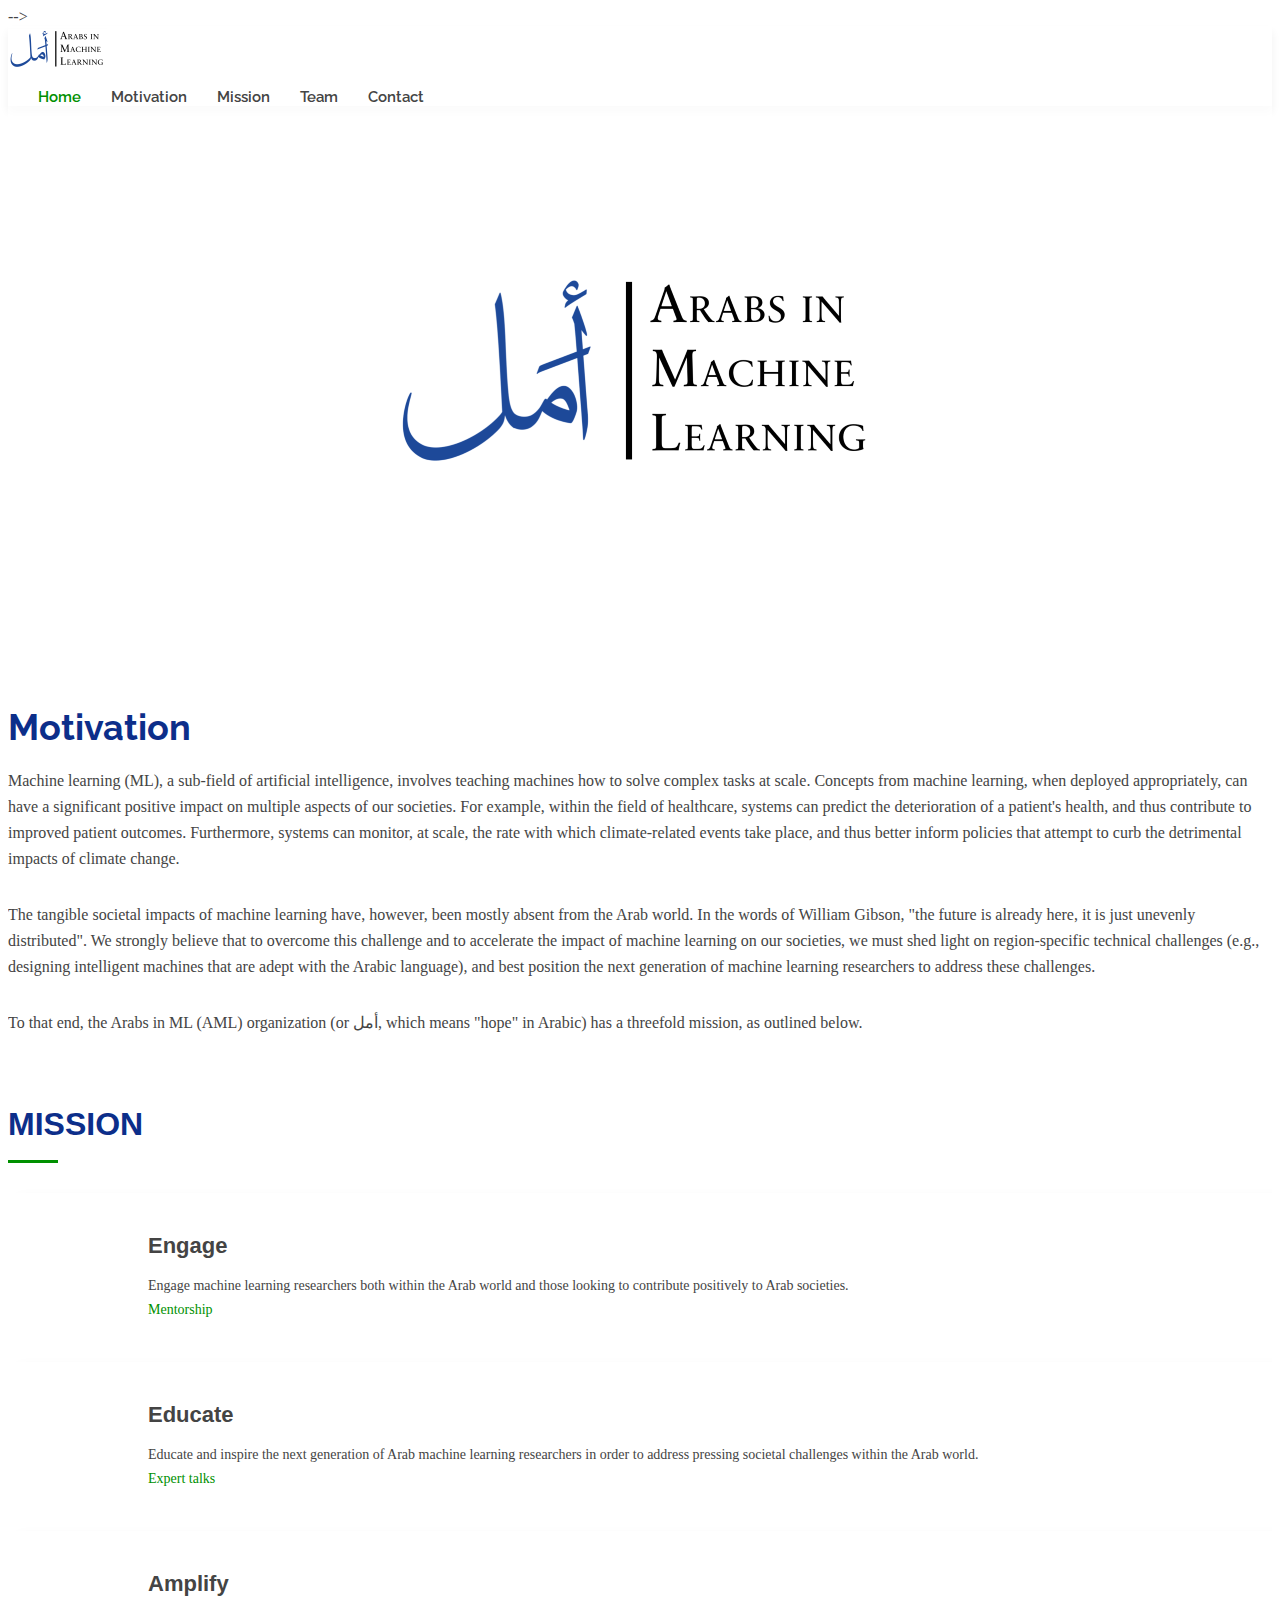
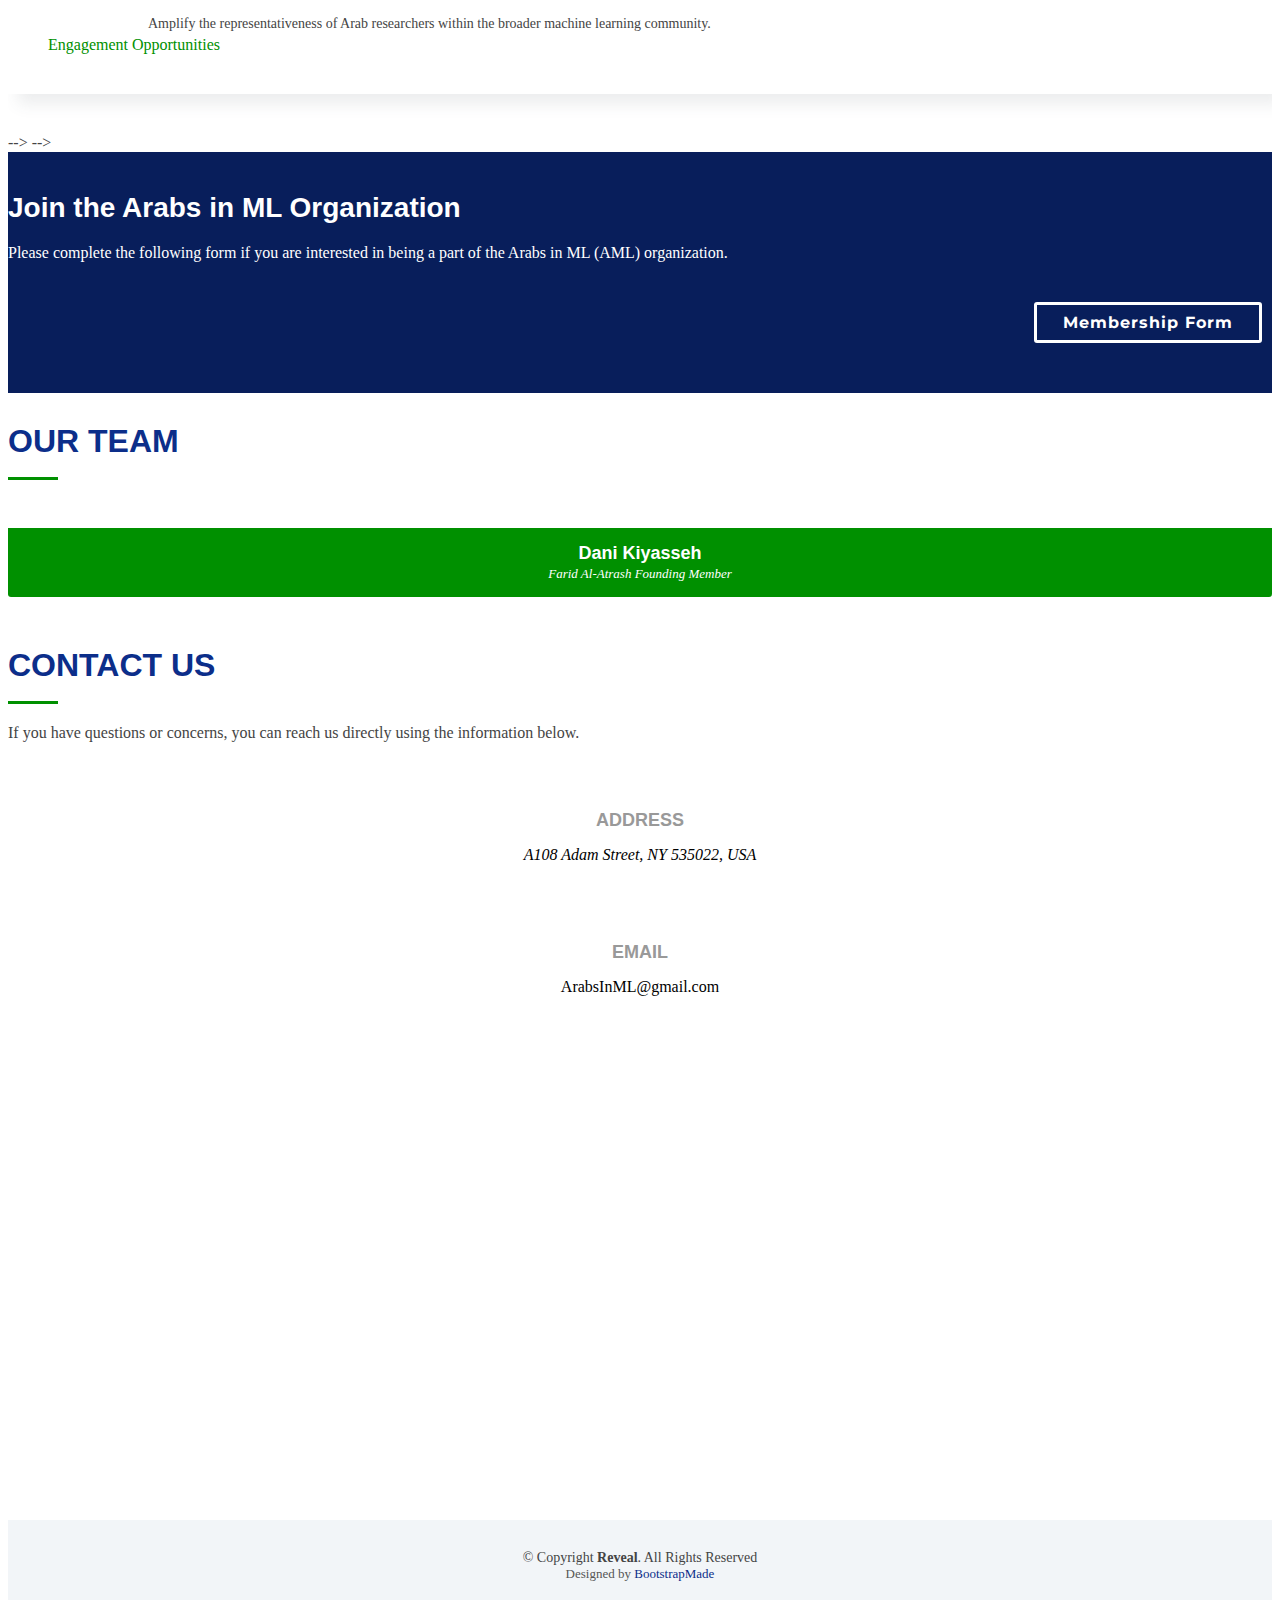
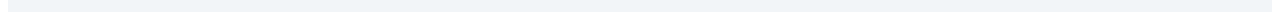
==== index.html @ d9d5bfab "Update index.html" ====
<!DOCTYPE html>
<html lang="en">

<head>
  <meta charset="utf-8">
  <meta content="width=device-width, initial-scale=1.0" name="viewport">

  <title>Arabs in ML</title>
  <meta content="" name="description">
  <meta content="" name="keywords">

  <!-- Favicons -->
  <link href="assets/img/AML_Logo_100x50.png" rel="icon">
  <link href="assets/img/apple-touch-icon.png" rel="apple-touch-icon">

  <!-- Google Fonts -->
  <link href="https://fonts.googleapis.com/css?family=Open+Sans:300,300i,400,400i,700,700i|Raleway:300,400,500,700,800|Montserrat:300,400,700" rel="stylesheet">

  <!-- Vendor CSS Files -->
  <link href="assets/vendor/aos/aos.css" rel="stylesheet">
  <link href="assets/vendor/bootstrap/css/bootstrap.min.css" rel="stylesheet">
  <link href="assets/vendor/bootstrap-icons/bootstrap-icons.css" rel="stylesheet">
  <link href="assets/vendor/boxicons/css/boxicons.min.css" rel="stylesheet">
  <link href="assets/vendor/glightbox/css/glightbox.min.css" rel="stylesheet">
  <link href="assets/vendor/swiper/swiper-bundle.min.css" rel="stylesheet">

  <!-- Template Main CSS File -->
  <link href="assets/css/style.css" rel="stylesheet">

  <!-- =======================================================
  * Template Name: Reveal - v4.6.0
  * Template URL: https://bootstrapmade.com/reveal-bootstrap-corporate-template/
  * Author: BootstrapMade.com
  * License: https://bootstrapmade.com/license/
  ======================================================== -->
</head>

<body>

  <!-- ======= Top Bar ======= -->
<!--   <section id="topbar" class="d-flex align-items-center">
    <div class="container d-flex justify-content-center justify-content-md-between">
      <div class="contact-info d-flex align-items-center">
        <i class="bi bi-envelope d-flex align-items-center"><a href="mailto:ArabsInML@gmail.com">ArabsInML@gmail.com</a></i>
        <i class="bi bi-phone d-flex align-items-center ms-4"><span>+1 5589 55488 55</span></i>
      </div>
      <div class="social-links d-none d-md-flex align-items-center">
        <a href="#" class="twitter"><i class="bi bi-twitter"></i></a>
        <a href="#" class="facebook"><i class="bi bi-facebook"></i></a>
        <a href="#" class="instagram"><i class="bi bi-instagram"></i></a>
        <a href="#" class="linkedin"><i class="bi bi-linkedin"></i></i></a>
      </div>
    </div>
  </section><!-- End Top Bar--> -->

  <!-- ======= Header ======= -->
  <header id="header" class="d-flex align-items-center">
    <div class="container d-flex justify-content-between">

      <div id="logo">
<!--         <h1><a href="index.html">أمل</a></h1> -->
        <!-- Uncomment below if you prefer to use an image logo -->
        <a href="index.html"><img src="assets/img/AML_Logo_100x50.png" alt=""></a>
      </div>

      <nav id="navbar" class="navbar">
        <ul>
          <li><a class="nav-link scrollto active" href="#hero">Home</a></li>
          <li><a class="nav-link scrollto" href="#about">Motivation</a></li>
          <li><a class="nav-link scrollto" href="#services">Mission</a></li>
<!--           <li><a class="nav-link scrollto " href="#portfolio">Portfolio</a></li> -->
          <li><a class="nav-link scrollto" href="#team">Team</a></li>
<!--           <li class="dropdown"><a href="#"><span>Drop Down</span> <i class="bi bi-chevron-down"></i></a>
            <ul>
              <li><a href="#">Drop Down 1</a></li>
              <li class="dropdown"><a href="#"><span>Deep Drop Down</span> <i class="bi bi-chevron-right"></i></a>
                <ul>
                  <li><a href="#">Deep Drop Down 1</a></li>
                  <li><a href="#">Deep Drop Down 2</a></li>
                  <li><a href="#">Deep Drop Down 3</a></li>
                  <li><a href="#">Deep Drop Down 4</a></li>
                  <li><a href="#">Deep Drop Down 5</a></li>
                </ul>
              </li>
              <li><a href="#">Drop Down 2</a></li>
              <li><a href="#">Drop Down 3</a></li>
              <li><a href="#">Drop Down 4</a></li>
            </ul>
          </li> -->
          <li><a class="nav-link scrollto" href="#contact">Contact</a></li>
        </ul>
        <i class="bi bi-list mobile-nav-toggle"></i>
      </nav><!-- .navbar -->

    </div>
  </header><!-- End Header -->

  <!-- ======= hero Section ======= -->
  <section id="hero">

    <div class="hero-content" data-aos="fade-up">
<!--       <h2>Arabs in Machine Learning </h2> -->
      <img src="assets/img/AML_Logo_500x250.png" alt="logo">
<!--       <div>
        <a href="#about" class="btn-get-started scrollto">Get Started</a>
        <a href="#portfolio" class="btn-projects scrollto">Our Projects</a>
      </div> -->
    </div>

    <div class="hero-slider swiper">
      <div class="swiper-wrapper">
        <div class="swiper-slide" style="background-image: url('assets/img/hero-carousel/downtown_damascus.jpg');"></div>
        <div class="swiper-slide" style="background-image: url('assets/img/hero-carousel/fez_morocco.jpg');"></div>
        <div class="swiper-slide" style="background-image: url('assets/img/hero-carousel/downtown_yemen.jpg');"></div>
        <div class="swiper-slide" style="background-image: url('assets/img/hero-carousel/alexandria_egypt.jpg');"></div>
      </div>
    </div>

  </section><!-- End Hero Section -->

  <main id="main">

    <!-- ======= About Section ======= -->
    <section id="about">
      <div class="container" data-aos="fade-up">
        <div class="row">
          
<!--           <div class="col-lg-6 about-img">
            <img src="assets/img/about-img.jpg" alt="">
          </div> -->

          <div class="col-lg-12 content">
            <h2>Motivation</h2>
            
            <p>
            Machine learning (ML), a sub-field of artificial intelligence, involves teaching machines how to solve complex tasks at scale. 
            Concepts from machine learning, when deployed appropriately, can have a significant positive impact on multiple aspects of our societies. 
            For example, within the field of healthcare, systems can predict the deterioration of a patient's health, and thus contribute to improved patient outcomes. 
            Furthermore, systems can monitor, at scale, the rate with which climate-related events take place, and thus better inform policies that attempt to curb the detrimental impacts of climate change. 
            </p>
            
            <p>
            The tangible societal impacts of machine learning have, however, been mostly absent from the Arab world. In the words of William Gibson, "the future is already here, it is just unevenly distributed". 
            We strongly believe that to overcome this challenge and to accelerate the impact of machine learning on our societies, we must shed light on region-specific technical challenges 
            (e.g., designing intelligent machines that are adept with the Arabic language), and best position the next generation of machine learning researchers to address these challenges. 
            </p>
            
            <p>
            To that end, the Arabs in ML (AML) organization (or أمل, which means "hope" in Arabic) has a threefold mission, as outlined below. 
            </p>

            
            
<!--             <h3>Excepteur sint occaecat cupidatat non proident, sunt in culpa qui officia deserunt mollit anim id est laborum.</h3>
 -->
<!--             <ul>
              <li><i class="bi bi-check-circle"></i> Ullamco laboris nisi ut aliquip ex ea commodo consequat.</li>
              <li><i class="bi bi-check-circle"></i> Duis aute irure dolor in reprehenderit in voluptate velit.</li>
              <li><i class="bi bi-check-circle"></i> Ullamco laboris nisi ut aliquip ex ea commodo consequat. Duis aute irure dolor in reprehenderit in voluptate trideta storacalaperda mastiro dolore eu fugiat nulla pariatur.</li>
            </ul> -->

          </div>
        </div>

      </div>
    </section><!-- End About Section -->

    <!-- ======= Services Section ======= -->
    <section id="services">
      <div class="container" data-aos="fade-up">
        <div class="section-header">
          <h2>Mission</h2>
        </div>

        <div class="row gy-4">

          <div class="col-lg-6" data-aos="fade-up" data-aos-delay="100">
            <div class="box">
              <div class="icon"><i class="bi bi-briefcase"></i></div>
              <h4 class="title"><a href="">Engage</a></h4>
              <p class="description">Engage machine learning researchers both within the Arab world and those looking to contribute positively to Arab societies. </p>
              <p> <a class="cta-btn align-middle" href="">Mentorship</a> </p>
            </div>
          </div>

          <div class="col-lg-6" data-aos="fade-up" data-aos-delay="200">
            <div class="box">
              <div class="icon"><i class="bi bi-card-checklist"></i></div>
              <h4 class="title"><a href="">Educate</a></h4>
              <p class="description">Educate and inspire the next generation of Arab machine learning researchers in order to address pressing societal challenges within the Arab world. </p>
              <p> <a class="cta-btn align-middle" href="">Expert talks</a> </p>           
            </div>
          </div>

          <div class="col-lg-6" data-aos="fade-up" data-aos-delay="300">
            <div class="box">
              <div class="icon"><i class="bi bi-bar-chart"></i></div>
              <h4 class="title"><a href="">Amplify</a></h4>
              <p class="description">Amplify the representativeness of Arab researchers within the broader machine learning community.</p>
              <div class="col-lg-3 cta-btn-container text-center">
                <a class="cta-btn align-middle" href="https://arabsinml.github.io/engage.html">Engagement Opportunities</a>
              </div>
              
            </div>
          </div>

<!--           <div class="col-lg-6" data-aos="fade-up" data-aos-delay="400">
            <div class="box">
              <div class="icon"><i class="bi bi-binoculars"></i></div>
              <h4 class="title"><a href="">Magni Dolores</a></h4>
              <p class="description">Excepteur sint occaecat cupidatat non proident, sunt in culpa qui officia deserunt mollit anim id est laborum rideta zanox satirente madera</p>
            </div>
          </div> -->

        </div>

      </div>
    </section><!-- End Services Section -->

    <!-- ======= Clients Section ======= -->
<!--     <section id="clients">
      <div class="container" data-aos="fade-up">
        <div class="section-header">
          <h2>Clients</h2>
          <p>Sed tamen tempor magna labore dolore dolor sint tempor duis magna elit veniam aliqua esse amet veniam enim export quid quid veniam aliqua eram noster malis nulla duis fugiat culpa esse aute nulla ipsum velit export irure minim illum fore</p>
        </div>

        <div class="clients-slider swiper" data-aos="fade-up" data-aos-delay="100">
          <div class="swiper-wrapper align-items-center">
            <div class="swiper-slide"><img src="assets/img/clients/client-1.png" class="img-fluid" alt=""></div>
            <div class="swiper-slide"><img src="assets/img/clients/client-2.png" class="img-fluid" alt=""></div>
            <div class="swiper-slide"><img src="assets/img/clients/client-3.png" class="img-fluid" alt=""></div>
            <div class="swiper-slide"><img src="assets/img/clients/client-4.png" class="img-fluid" alt=""></div>
            <div class="swiper-slide"><img src="assets/img/clients/client-5.png" class="img-fluid" alt=""></div>
            <div class="swiper-slide"><img src="assets/img/clients/client-6.png" class="img-fluid" alt=""></div>
            <div class="swiper-slide"><img src="assets/img/clients/client-7.png" class="img-fluid" alt=""></div>
            <div class="swiper-slide"><img src="assets/img/clients/client-8.png" class="img-fluid" alt=""></div>
          </div>
          <div class="swiper-pagination"></div>
        </div>

      </div>
    </section><!-- End Clients Section --> -->

    <!-- ======= Portfolio Section ======= -->
<!--     <section id="portfolio" class="portfolio">
      <div class="container" data-aos="fade-up">
        <div class="section-header">
          <h2>Our Portfolio</h2>
          <p>Sed tamen tempor magna labore dolore dolor sint tempor duis magna elit veniam aliqua esse amet veniam enim export quid quid veniam aliqua eram noster malis nulla duis fugiat culpa esse aute nulla ipsum velit export irure minim illum fore</p>
        </div>

        <div class="row" data-aos="fade-up" data-aos-delay="100">
          <div class="col-lg-12 d-flex justify-content-center">
            <ul id="portfolio-flters">
              <li data-filter="*" class="filter-active">All</li>
              <li data-filter=".filter-app">App</li>
              <li data-filter=".filter-card">Card</li>
              <li data-filter=".filter-web">Web</li>
            </ul>
          </div>
        </div>

        <div class="row portfolio-container" data-aos="fade-up" data-aos-delay="200">

          <div class="col-lg-4 col-md-6 portfolio-item filter-app">
            <img src="assets/img/portfolio/portfolio-1.jpg" class="img-fluid" alt="">
            <div class="portfolio-info">
              <h4>App 1</h4>
              <p>App</p>
              <a href="assets/img/portfolio/portfolio-1.jpg" data-gallery="portfolioGallery" class="portfolio-lightbox preview-link" title="App 1"><i class="bx bx-plus"></i></a>
              <a href="portfolio-details.html" class="details-link" title="More Details"><i class="bx bx-link"></i></a>
            </div>
          </div>

          <div class="col-lg-4 col-md-6 portfolio-item filter-web">
            <img src="assets/img/portfolio/portfolio-2.jpg" class="img-fluid" alt="">
            <div class="portfolio-info">
              <h4>Web 3</h4>
              <p>Web</p>
              <a href="assets/img/portfolio/portfolio-2.jpg" data-gallery="portfolioGallery" class="portfolio-lightbox preview-link" title="Web 3"><i class="bx bx-plus"></i></a>
              <a href="portfolio-details.html" class="details-link" title="More Details"><i class="bx bx-link"></i></a>
            </div>
          </div>

          <div class="col-lg-4 col-md-6 portfolio-item filter-app">
            <img src="assets/img/portfolio/portfolio-3.jpg" class="img-fluid" alt="">
            <div class="portfolio-info">
              <h4>App 2</h4>
              <p>App</p>
              <a href="assets/img/portfolio/portfolio-3.jpg" data-gallery="portfolioGallery" class="portfolio-lightbox preview-link" title="App 2"><i class="bx bx-plus"></i></a>
              <a href="portfolio-details.html" class="details-link" title="More Details"><i class="bx bx-link"></i></a>
            </div>
          </div>

          <div class="col-lg-4 col-md-6 portfolio-item filter-card">
            <img src="assets/img/portfolio/portfolio-4.jpg" class="img-fluid" alt="">
            <div class="portfolio-info">
              <h4>Card 2</h4>
              <p>Card</p>
              <a href="assets/img/portfolio/portfolio-4.jpg" data-gallery="portfolioGallery" class="portfolio-lightbox preview-link" title="Card 2"><i class="bx bx-plus"></i></a>
              <a href="portfolio-details.html" class="details-link" title="More Details"><i class="bx bx-link"></i></a>
            </div>
          </div>

          <div class="col-lg-4 col-md-6 portfolio-item filter-web">
            <img src="assets/img/portfolio/portfolio-5.jpg" class="img-fluid" alt="">
            <div class="portfolio-info">
              <h4>Web 2</h4>
              <p>Web</p>
              <a href="assets/img/portfolio/portfolio-5.jpg" data-gallery="portfolioGallery" class="portfolio-lightbox preview-link" title="Web 2"><i class="bx bx-plus"></i></a>
              <a href="portfolio-details.html" class="details-link" title="More Details"><i class="bx bx-link"></i></a>
            </div>
          </div>

          <div class="col-lg-4 col-md-6 portfolio-item filter-app">
            <img src="assets/img/portfolio/portfolio-6.jpg" class="img-fluid" alt="">
            <div class="portfolio-info">
              <h4>App 3</h4>
              <p>App</p>
              <a href="assets/img/portfolio/portfolio-6.jpg" data-gallery="portfolioGallery" class="portfolio-lightbox preview-link" title="App 3"><i class="bx bx-plus"></i></a>
              <a href="portfolio-details.html" class="details-link" title="More Details"><i class="bx bx-link"></i></a>
            </div>
          </div>

          <div class="col-lg-4 col-md-6 portfolio-item filter-card">
            <img src="assets/img/portfolio/portfolio-7.jpg" class="img-fluid" alt="">
            <div class="portfolio-info">
              <h4>Card 1</h4>
              <p>Card</p>
              <a href="assets/img/portfolio/portfolio-7.jpg" data-gallery="portfolioGallery" class="portfolio-lightbox preview-link" title="Card 1"><i class="bx bx-plus"></i></a>
              <a href="portfolio-details.html" class="details-link" title="More Details"><i class="bx bx-link"></i></a>
            </div>
          </div>

          <div class="col-lg-4 col-md-6 portfolio-item filter-card">
            <img src="assets/img/portfolio/portfolio-8.jpg" class="img-fluid" alt="">
            <div class="portfolio-info">
              <h4>Card 3</h4>
              <p>Card</p>
              <a href="assets/img/portfolio/portfolio-8.jpg" data-gallery="portfolioGallery" class="portfolio-lightbox preview-link" title="Card 3"><i class="bx bx-plus"></i></a>
              <a href="portfolio-details.html" class="details-link" title="More Details"><i class="bx bx-link"></i></a>
            </div>
          </div>

          <div class="col-lg-4 col-md-6 portfolio-item filter-web">
            <img src="assets/img/portfolio/portfolio-9.jpg" class="img-fluid" alt="">
            <div class="portfolio-info">
              <h4>Web 3</h4>
              <p>Web</p>
              <a href="assets/img/portfolio/portfolio-9.jpg" data-gallery="portfolioGallery" class="portfolio-lightbox preview-link" title="Web 3"><i class="bx bx-plus"></i></a>
              <a href="portfolio-details.html" class="details-link" title="More Details"><i class="bx bx-link"></i></a>
            </div>
          </div>

        </div>

      </div>
    </section><!-- End Portfolio Section --> -->

    <!-- ======= Call To Action Section ======= -->
    <section id="call-to-action">
      <div class="container" data-aos="zoom-out">
        <div class="row">
          <div class="col-lg-9 text-center text-lg-start">
            <h3 class="cta-title">Join the Arabs in ML Organization </h3>
            <p class="cta-text"> Please complete the following form if you are interested in being a part of the Arabs in ML (AML) organization. </p>
          </div>
          <div class="col-lg-3 cta-btn-container text-center">
            <a class="cta-btn align-middle" href="https://docs.google.com/forms/d/1chAAoSraBWWqZGQqpJN2c2ynbxyHSjCn02fuE4OwUPw/edit">Membership Form</a>
          </div>
        </div>
      </div>
    </section><!-- End Call To Action Section -->

    <!-- ======= Team Section ======= -->
    <section id="team">
      <div class="container" data-aos="fade-up">
        <div class="section-header">
          <h2>Our Team</h2>
        </div>
        <div class="row">
          <div class="col-lg-3 col-md-6">
            <div class="member">
              <div class="pic"><img src="assets/img/dani.jpg" alt=""></div>
              <div class="details">
                <h4>Dani Kiyasseh</h4>
                <span>Farid Al-Atrash Founding Member</span>
<!--                 <div class="social">
                  <a href=""><i class="bi bi-twitter"></i></a>
                  <a href=""><i class="bi bi-facebook"></i></a>
                  <a href=""><i class="bi bi-instagram"></i></a>
                  <a href=""><i class="bi bi-linkedin"></i></a>
                </div> -->
              </div>
            </div>
          </div>

<!--           <div class="col-lg-3 col-md-6">
            <div class="member">
              <div class="pic"><img src="assets/img/team-2.jpg" alt=""></div>
              <div class="details">
                <h4>Sarah Jhinson</h4>
                <span>Product Manager</span>
                <div class="social">
                  <a href=""><i class="bi bi-twitter"></i></a>
                  <a href=""><i class="bi bi-facebook"></i></a>
                  <a href=""><i class="bi bi-instagram"></i></a>
                  <a href=""><i class="bi bi-linkedin"></i></a>
                </div>
              </div>
            </div>
          </div>

          <div class="col-lg-3 col-md-6">
            <div class="member">
              <div class="pic"><img src="assets/img/team-3.jpg" alt=""></div>
              <div class="details">
                <h4>William Anderson</h4>
                <span>CTO</span>
                <div class="social">
                  <a href=""><i class="bi bi-twitter"></i></a>
                  <a href=""><i class="bi bi-facebook"></i></a>
                  <a href=""><i class="bi bi-instagram"></i></a>
                  <a href=""><i class="bi bi-linkedin"></i></a>
                </div>
              </div>
            </div>
          </div>

          <div class="col-lg-3 col-md-6">
            <div class="member">
              <div class="pic"><img src="assets/img/team-4.jpg" alt=""></div>
              <div class="details">
                <h4>Amanda Jepson</h4>
                <span>Accountant</span>
                <div class="social">
                  <a href=""><i class="bi bi-twitter"></i></a>
                  <a href=""><i class="bi bi-facebook"></i></a>
                  <a href=""><i class="bi bi-instagram"></i></a>
                  <a href=""><i class="bi bi-linkedin"></i></a>
                </div>
              </div>
            </div>
          </div>
        </div> -->

      </div>
    </section><!-- End Team Section -->

    <!-- ======= Contact Section ======= -->
    <section id="contact">
      <div class="container" data-aos="fade-up">
        <div class="section-header">
          <h2>Contact Us</h2>
          <p>If you have questions or concerns, you can reach us directly using the information below. </p>
        </div>

        <div class="row contact-info">

          <div class="col-md-6">
            <div class="contact-address">
              <i class="bi bi-geo-alt"></i>
              <h3>Address</h3>
              <address>A108 Adam Street, NY 535022, USA</address>
            </div>
          </div>

<!--           <div class="col-md-4">
            <div class="contact-phone">
              <i class="bi bi-phone"></i>
              <h3>Phone Number</h3>
              <p><a href="tel:+155895548855">+1 5589 55488 55</a></p>
            </div>
          </div> -->

          <div class="col-md-6">
            <div class="contact-email">
              <i class="bi bi-envelope"></i>
              <h3>Email</h3>
              <p><a href="mailto:arabsinml@gmail.com">ArabsInML@gmail.com</a></p>
            </div>
          </div>

        </div>
      </div>

      <div class="container mb-4">
        <iframe src="https://www.google.com/maps/embed?pb=!1m18!1m12!1m3!1d14464.011438314516!2d-71.00875478153525!3d25.000018791176437!2m3!1f0!2f0!3f0!3m2!1i1024!2i768!4f13.1!3m3!1m2!1s0x89451ab5034cb7ab%3A0xb600ecf3df7aca4d!2sBermuda%20Triangle!5e0!3m2!1sen!2sus!4v1634616178228!5m2!1sen!2sus" width="1100" height="450" style="border:0;" allowfullscreen="" loading="lazy"></iframe>
      </div>

<!--       <div class="container">
        <div class="form">
          <form action="forms/contact.php" method="post" role="form" class="php-email-form">
            <div class="row">
              <div class="form-group col-md-6">
                <input type="text" name="name" class="form-control" id="name" placeholder="Your Name" required>
              </div>
              <div class="form-group col-md-6 mt-3 mt-md-0">
                <input type="email" class="form-control" name="email" id="email" placeholder="Your Email" required>
              </div>
            </div>
            <div class="form-group mt-3">
              <input type="text" class="form-control" name="subject" id="subject" placeholder="Subject" required>
            </div>
            <div class="form-group mt-3">
              <textarea class="form-control" name="message" rows="5" placeholder="Message" required></textarea>
            </div>

            <div class="my-3">
              <div class="loading">Loading</div>
              <div class="error-message"></div>
              <div class="sent-message">Your message has been sent. Thank you!</div>
            </div>

            <div class="text-center"><button type="submit">Send Message</button></div>
          </form>
        </div>

      </div> -->
    </section><!-- End Contact Section -->

  </main><!-- End #main -->

  <!-- ======= Footer ======= -->
  <footer id="footer">
    <div class="container">
      <div class="copyright">
        &copy; Copyright <strong>Reveal</strong>. All Rights Reserved
      </div>
      <div class="credits">
        <!--
        All the links in the footer should remain intact.
        You can delete the links only if you purchased the pro version.
        Licensing information: https://bootstrapmade.com/license/
        Purchase the pro version with working PHP/AJAX contact form: https://bootstrapmade.com/buy/?theme=Reveal
      -->
        Designed by <a href="https://bootstrapmade.com/">BootstrapMade</a>
      </div>
    </div>
  </footer><!-- End Footer -->

  <a href="#" class="back-to-top d-flex align-items-center justify-content-center"><i class="bi bi-arrow-up-short"></i></a>

  <!-- Vendor JS Files -->
  <script src="assets/vendor/aos/aos.js"></script>
  <script src="assets/vendor/bootstrap/js/bootstrap.bundle.min.js"></script>
  <script src="assets/vendor/glightbox/js/glightbox.min.js"></script>
  <script src="assets/vendor/isotope-layout/isotope.pkgd.min.js"></script>
  <script src="assets/vendor/php-email-form/validate.js"></script>
  <script src="assets/vendor/swiper/swiper-bundle.min.js"></script>

  <!-- Template Main JS File -->
  <script src="assets/js/main.js"></script>

</body>

</html>
---- assets/css/style.css ----
/**
* Template Name: Reveal - v4.6.0
* Template URL: https://bootstrapmade.com/reveal-bootstrap-corporate-template/
* Author: BootstrapMade.com
* License: https://bootstrapmade.com/license/
*/

/*--------------------------------------------------------------
# General
--------------------------------------------------------------*/
body {
  background: #fff;
  color: #444;
/*   font-family: "Open Sans", sans-serif; */
/*   font-family: "Didot", serif; */
/*   font-family: "Avantgarde", "TeX Gyre Adventor", "URW Gothic L", sans-serif; */
  font-family: "Sabon Next LT", serif;

}

a {
  color: #009000;
  text-decoration: none;
  transition: 0.5s;
}

a:hover, a:active, a:focus {
  color: #009000;
  outline: none;
  text-decoration: none;
}

p {
  padding: 0;
  margin: 0 0 30px 0;
}

h1, h2, h3, h4, h5, h6 {
/*   font-family: "Montserrat", sans-serif; */
  font-family: "Avantgarde", "TeX Gyre Adventor", "URW Gothic L", sans-serif;
  font-weight: 400;
  margin: 0 0 20px 0;
  padding: 0;
}

/*--------------------------------------------------------------
# Back to top button
--------------------------------------------------------------*/
.back-to-top {
  position: fixed;
  visibility: hidden;
  opacity: 0;
  right: 15px;
  bottom: 15px;
  z-index: 996;
  background: #009000;
  width: 40px;
  height: 40px;
  transition: all 0.4s;
}
.back-to-top i {
  font-size: 28px;
  color: #fff;
  line-height: 0;
}
.back-to-top:hover {
  background: #71dfbe;
  color: #fff;
}
.back-to-top.active {
  visibility: visible;
  opacity: 1;
}

/*--------------------------------------------------------------
# Top Bar
--------------------------------------------------------------*/
#topbar {
  background: #fff;
  border-bottom: 1px solid #eee;
  font-size: 14px;
  padding: 0;
  height: 40px;
}
#topbar .contact-info i {
  font-style: normal;
  color: #009000;
}
#topbar .contact-info i a, #topbar .contact-info i span {
  padding-left: 5px;
  color: #444;
}
#topbar .contact-info i a {
  line-height: 0;
  transition: 0.3s;
}
#topbar .contact-info i a:hover {
  color: #009000;
}
#topbar .social-links a {
  color: #555;
  padding: 0 15px;
  display: inline-block;
  line-height: 1px;
  border-left: 1px solid #e9e9e9;
}
#topbar .social-links a:hover {
  color: #009000;
}
#topbar .social-links a:first-child {
  border-left: 0;
}

/*--------------------------------------------------------------
# Header
--------------------------------------------------------------*/
#header {
  height: 80px;
  transition: all 0.5s;
  z-index: 997;
  background: #fff;
  box-shadow: 0px 6px 9px 0px rgba(0, 0, 0, 0.06);
}
#header #logo h1 {
  font-size: 42px;
  margin: 0;
  padding: 0;
  font-family: "Montserrat", sans-serif;
  font-weight: 700;
}
#header #logo h1 a {
  color: #0c2e8a;
}
#header #logo h1 a span {
  color: #009000;
}
#header #logo img {
  padding: 0;
  margin: 0;
}
@media (max-width: 768px) {
  #header {
    height: 60px;
  }
  #header #logo h1 {
    font-size: 34px;
  }
  #header #logo img {
    max-height: 40px;
  }
}

.scrolled-offset {
  margin-top: 70px;
}

/*--------------------------------------------------------------
# Navigation Menu
--------------------------------------------------------------*/
/**
* Desktop Navigation 
*/
.navbar {
  padding: 0;
}
.navbar ul {
  margin: 0;
  padding: 0;
  display: flex;
  list-style: none;
  align-items: center;
}
.navbar li {
  position: relative;
}
.navbar a, .navbar a:focus {
  display: flex;
  align-items: center;
  justify-content: space-between;
  padding: 10px 0 10px 30px;
  font-family: "Raleway", sans-serif;
  font-size: 15px;
  font-weight: 600;
  color: #444;
  white-space: nowrap;
  transition: 0.3s;
}
.navbar a i, .navbar a:focus i {
  font-size: 12px;
  line-height: 0;
  margin-left: 5px;
}
.navbar a:hover, .navbar .active, .navbar .active:focus, .navbar li:hover > a {
  color: #009000;
}
.navbar .dropdown ul {
  display: block;
  position: absolute;
  left: 14px;
  top: calc(100% + 30px);
  margin: 0;
  padding: 10px 0;
  z-index: 99;
  opacity: 0;
  visibility: hidden;
  background: #fff;
  box-shadow: 0px 0px 30px rgba(127, 137, 161, 0.25);
  transition: 0.3s;
}
.navbar .dropdown ul li {
  min-width: 200px;
}
.navbar .dropdown ul a {
  padding: 10px 20px;
  font-size: 14px;
}
.navbar .dropdown ul a i {
  font-size: 12px;
}
.navbar .dropdown ul a:hover, .navbar .dropdown ul .active:hover, .navbar .dropdown ul li:hover > a {
  color: #009000;
}
.navbar .dropdown:hover > ul {
  opacity: 1;
  top: 100%;
  visibility: visible;
}
.navbar .dropdown .dropdown ul {
  top: 0;
  left: calc(100% - 30px);
  visibility: hidden;
}
.navbar .dropdown .dropdown:hover > ul {
  opacity: 1;
  top: 0;
  left: 100%;
  visibility: visible;
}
@media (max-width: 1366px) {
  .navbar .dropdown .dropdown ul {
    left: -90%;
  }
  .navbar .dropdown .dropdown:hover > ul {
    left: -100%;
  }
}

/**
* Mobile Navigation 
*/
.mobile-nav-toggle {
  color: #0c2e8a;
  font-size: 28px;
  cursor: pointer;
  display: none;
  line-height: 0;
  transition: 0.5s;
}
.mobile-nav-toggle.bi-x {
  color: #fff;
}

@media (max-width: 991px) {
  .mobile-nav-toggle {
    display: block;
  }

  .navbar ul {
    display: none;
  }
}
.navbar-mobile {
  position: fixed;
  overflow: hidden;
  top: 0;
  right: 0;
  left: 0;
  bottom: 0;
  background: rgba(8, 30, 91, 0.9);
  transition: 0.3s;
  z-index: 999;
}
.navbar-mobile .mobile-nav-toggle {
  position: absolute;
  top: 15px;
  right: 15px;
}
.navbar-mobile ul {
  display: block;
  position: absolute;
  top: 55px;
  right: 15px;
  bottom: 15px;
  left: 15px;
  padding: 10px 0;
  background-color: #fff;
  overflow-y: auto;
  transition: 0.3s;
}
.navbar-mobile a, .navbar-mobile a:focus {
  padding: 10px 20px;
  font-size: 15px;
  color: #0c2e8a;
}
.navbar-mobile a:hover, .navbar-mobile .active, .navbar-mobile li:hover > a {
  color: #009000;
}
.navbar-mobile .getstarted, .navbar-mobile .getstarted:focus {
  margin: 15px;
}
.navbar-mobile .dropdown ul {
  position: static;
  display: none;
  margin: 10px 20px;
  padding: 10px 0;
  z-index: 99;
  opacity: 1;
  visibility: visible;
  background: #fff;
  box-shadow: 0px 0px 30px rgba(127, 137, 161, 0.25);
}
.navbar-mobile .dropdown ul li {
  min-width: 200px;
}
.navbar-mobile .dropdown ul a {
  padding: 10px 20px;
}
.navbar-mobile .dropdown ul a i {
  font-size: 12px;
}
.navbar-mobile .dropdown ul a:hover, .navbar-mobile .dropdown ul .active:hover, .navbar-mobile .dropdown ul li:hover > a {
  color: #009000;
}
.navbar-mobile .dropdown > .dropdown-active {
  display: block;
}

/*--------------------------------------------------------------
# Hero Section
--------------------------------------------------------------*/
#hero {
  width: 100%;
  height: 60vh;
  position: relative;
  background: url("../img/hero-carousel/1.jpg") no-repeat;
  background-size: cover;
  padding: 0;
}
#hero .hero-content {
  position: absolute;
  bottom: 0;
  top: 0;
  left: 0;
  right: 0;
  z-index: 10;
  display: flex;
  justify-content: center;
  align-items: center;
  flex-direction: column;
  text-align: center;
}
#hero .hero-content h2 {
  color: #0c2e8a;
  margin-bottom: 30px;
  font-size: 64px;
  font-weight: 700;
}
#hero .hero-content h2 span {
  color: #009000;
  text-decoration: underline;
}
@media (max-width: 767px) {
  #hero .hero-content h2 {
    font-size: 34px;
  }
}
#hero .hero-content .btn-get-started, #hero .hero-content .btn-projects {
  font-family: "Raleway", sans-serif;
  font-size: 15px;
  font-weight: bold;
  letter-spacing: 1px;
  display: inline-block;
  padding: 10px 32px;
  border-radius: 2px;
  transition: 0.5s;
  margin: 10px;
  color: #fff;
}
#hero .hero-content .btn-get-started {
  background: #0c2e8a;
  border: 2px solid #0c2e8a;
}
#hero .hero-content .btn-get-started:hover {
  background: none;
  color: #0c2e8a;
}
#hero .hero-content .btn-projects {
  background: #009000;
  border: 2px solid #009000;
}
#hero .hero-content .btn-projects:hover {
  background: none;
  color: #009000;
}
#hero .hero-slider {
  z-index: 8;
  height: 60vh;
}
#hero .hero-slider::before {
  content: "";
  background-color: rgba(255, 255, 255, 0.7);
  position: absolute;
  height: 100%;
  width: 100%;
  top: 0;
  right: 0;
  left: 0;
  bottom: 0;
  z-index: 7;
}
#hero .hero-slider .swiper-slide {
  background-size: cover;
  background-position: center;
  background-repeat: no-repeat;
  transition-property: opacity;
}

/*--------------------------------------------------------------
# Sections
--------------------------------------------------------------*/
section {
  padding: 40px 0;
  overflow: hidden;
}

/* Sections Header
--------------------------------*/
.section-header {
  margin-bottom: 30px;
}
.section-header h2 {
  font-size: 32px;
  color: #0c2e8a;
  text-transform: uppercase;
  font-weight: 700;
  position: relative;
  padding-bottom: 20px;
}
.section-header h2::before {
  content: "";
  position: absolute;
  display: block;
  width: 50px;
  height: 3px;
  background: #009000;
  bottom: 0;
  left: 0;
}
.section-header p {
  padding: 0;
  margin: 0;
}

/*--------------------------------------------------------------
# Breadcrumbs
--------------------------------------------------------------*/
.breadcrumbs {
  padding: 20px 0;
  background-color: #fafafa;
  min-height: 40px;
}
.breadcrumbs h2 {
  font-size: 24px;
  font-weight: 300;
  margin: 0;
}
@media (max-width: 992px) {
  .breadcrumbs h2 {
    margin: 0 0 10px 0;
  }
}
.breadcrumbs ol {
  display: flex;
  flex-wrap: wrap;
  list-style: none;
  padding: 0;
  margin: 0;
  font-size: 14px;
}
.breadcrumbs ol li + li {
  padding-left: 10px;
}
.breadcrumbs ol li + li::before {
  display: inline-block;
  padding-right: 10px;
  color: #6c757d;
  content: "/";
}
@media (max-width: 768px) {
  .breadcrumbs .d-flex {
    display: block !important;
  }
  .breadcrumbs ol {
    display: block;
  }
  .breadcrumbs ol li {
    display: inline-block;
  }
}

/* About Section
--------------------------------*/
#about {
  padding: 60px 0 30px 0;
}
#about .about-img {
  overflow: hidden;
}
#about .about-img img {
  margin-left: -15px;
  max-width: 100%;
}
@media (max-width: 768px) {
  #about .about-img {
    height: auto;
  }
  #about .about-img img {
    margin-left: 0;
    padding-bottom: 30px;
  }
}
#about .content h2 {
  color: #0c2e8a;
  font-weight: 700;
  font-size: 36px;
  font-family: "Raleway", sans-serif;
}
#about .content h3 {
  color: #555;
  font-weight: 300;
  font-size: 18px;
  line-height: 26px;
  font-style: italic;
}
#about .content p {
  line-height: 26px;
}
#about .content p:last-child {
  margin-bottom: 0;
}
#about .content i {
  font-size: 20px;
  padding-right: 4px;
  color: #009000;
}
#about .content ul {
  list-style: none;
  padding: 0;
}
#about .content ul li {
  padding-bottom: 10px;
}

/* Services Section
--------------------------------*/
#services {
  padding: 40px 0;
}
#services .box {
  padding: 40px;
  box-shadow: 10px 10px 15px rgba(73, 78, 92, 0.1);
  background: #fff;
  transition: 0.4s;
  height: 100%;
}
#services .box:hover {
  box-shadow: 0px 0px 30px rgba(73, 78, 92, 0.15);
  transform: translateY(-10px);
  -webkit-transform: translateY(-10px);
  -moz-transform: translateY(-10px);
}
#services .box .icon {
  float: left;
}
#services .box .icon i {
  color: #444;
  font-size: 64px;
  transition: 0.5s;
  line-height: 0;
  margin-top: 34px;
}
#services .box .icon i:before {
  background: #0c2e8a;
  background: linear-gradient(45deg, #009000 0%, #a3ebd5 100%);
  background-clip: border-box;
  -webkit-background-clip: text;
  -webkit-text-fill-color: transparent;
}
#services .box h4 {
  margin-left: 100px;
  font-weight: 700;
  margin-bottom: 15px;
  font-size: 22px;
}
#services .box h4 a {
  color: #444;
}
#services .box p {
  font-size: 14px;
  margin-left: 100px;
  margin-bottom: 0;
  line-height: 24px;
}
@media (max-width: 767px) {
  #services .box .box {
    margin-bottom: 20px;
  }
  #services .box .icon {
    float: none;
    text-align: center;
    padding-bottom: 15px;
  }
  #services .box h4, #services .box p {
    margin-left: 0;
    text-align: center;
  }
}

/* Clients Section
--------------------------------*/
#clients {
  padding: 30px 0;
}
#clients img {
  max-width: 100%;
  opacity: 0.5;
  transition: 0.3s;
  padding: 15px 0;
}
#clients img:hover {
  opacity: 1;
}
#clients .swiper-pagination {
  margin-top: 20px;
  position: relative;
}
#clients .swiper-pagination .swiper-pagination-bullet {
  width: 12px;
  height: 12px;
  background-color: #fff;
  opacity: 1;
  border: 1px solid #009000;
}
#clients .swiper-pagination .swiper-pagination-bullet-active {
  background-color: #009000;
}

/* Our Portfolio Section
--------------------------------*/
#portfolio {
  background: #fff;
  padding: 30px 0;
}
#portfolio #portfolio-flters {
  padding: 0;
  margin: 0 auto 25px auto;
  list-style: none;
  text-align: center;
  border-radius: 50px;
}
#portfolio #portfolio-flters li {
  cursor: pointer;
  display: inline-block;
  padding: 10px 18px 12px 18px;
  font-size: 14px;
  font-weight: 500;
  line-height: 1;
  color: #444;
  margin: 0 3px 10px 3px;
  transition: all ease-in-out 0.3s;
  background: #f7f7f7;
  border-radius: 4px;
}
#portfolio #portfolio-flters li:hover, #portfolio #portfolio-flters li.filter-active {
  color: #fff;
  background: #009000;
}
#portfolio #portfolio-flters li:last-child {
  margin-right: 0;
}
#portfolio .portfolio-item {
  margin-bottom: 30px;
  overflow: hidden;
}
#portfolio .portfolio-item img {
  position: relative;
  top: 0;
  transition: all 0.6s cubic-bezier(0.645, 0.045, 0.355, 1);
}
#portfolio .portfolio-item .portfolio-info {
  opacity: 0;
  position: absolute;
  left: 12px;
  right: 12px;
  bottom: -50px;
  z-index: 3;
  transition: all ease-in-out 0.3s;
  background: #009000;
  padding: 15px 20px;
}
#portfolio .portfolio-item .portfolio-info h4 {
  font-size: 18px;
  color: #fff;
  font-weight: 600;
}
#portfolio .portfolio-item .portfolio-info p {
  color: #fff;
  font-size: 14px;
  margin-bottom: 0;
}
#portfolio .portfolio-item .portfolio-info .preview-link, #portfolio .portfolio-item .portfolio-info .details-link {
  position: absolute;
  right: 50px;
  font-size: 24px;
  top: calc(50% - 18px);
  color: rgba(255, 255, 255, 0.6);
  transition: ease-in-out 0.3s;
}
#portfolio .portfolio-item .portfolio-info .preview-link:hover, #portfolio .portfolio-item .portfolio-info .details-link:hover {
  color: #fff;
}
#portfolio .portfolio-item .portfolio-info .details-link {
  right: 15px;
}
#portfolio .portfolio-item:hover img {
  top: -30px;
}
#portfolio .portfolio-item:hover .portfolio-info {
  opacity: 1;
  bottom: 0;
}

/*--------------------------------------------------------------
# Portfolio Details
--------------------------------------------------------------*/
.portfolio-details {
  padding-top: 40px;
}
.portfolio-details .portfolio-details-slider img {
  width: 100%;
}
.portfolio-details .portfolio-details-slider .swiper-pagination {
  margin-top: 20px;
  position: relative;
}
.portfolio-details .portfolio-details-slider .swiper-pagination .swiper-pagination-bullet {
  width: 12px;
  height: 12px;
  background-color: #fff;
  opacity: 1;
  border: 1px solid #009000;
}
.portfolio-details .portfolio-details-slider .swiper-pagination .swiper-pagination-bullet-active {
  background-color: #009000;
}
.portfolio-details .portfolio-info {
  padding: 30px;
  box-shadow: 0px 0 30px rgba(12, 46, 138, 0.08);
}
.portfolio-details .portfolio-info h3 {
  font-size: 22px;
  font-weight: 700;
  margin-bottom: 20px;
  padding-bottom: 20px;
  border-bottom: 1px solid #eee;
}
.portfolio-details .portfolio-info ul {
  list-style: none;
  padding: 0;
  font-size: 15px;
}
.portfolio-details .portfolio-info ul li + li {
  margin-top: 10px;
}
.portfolio-details .portfolio-description {
  padding-top: 30px;
}
.portfolio-details .portfolio-description h2 {
  font-size: 26px;
  font-weight: 700;
  margin-bottom: 20px;
}
.portfolio-details .portfolio-description p {
  padding: 0;
}

/* Testimonials Section
--------------------------------*/
#testimonials {
  padding: 30px 0;
}
#testimonials .testimonials-carousel, #testimonials .testimonials-slider {
  overflow: hidden;
}
#testimonials .testimonial-item {
  box-sizing: content-box;
  padding: 30px 30px 0 30px;
  margin: 30px 15px;
  text-align: center;
  min-height: 350px;
  box-shadow: 0px 2px 12px rgba(0, 0, 0, 0.08);
}
@media (max-width: 767px) {
  #testimonials .testimonial-item {
    margin: 30px 10px;
  }
}
#testimonials .testimonial-item .testimonial-img {
  width: 90px;
  border-radius: 50%;
  border: 4px solid #fff;
  margin: 0 auto;
}
#testimonials .testimonial-item h3 {
  font-size: 18px;
  font-weight: bold;
  margin: 10px 0 5px 0;
  color: #111;
}
#testimonials .testimonial-item h4 {
  font-size: 14px;
  color: #999;
  margin: 0;
}
#testimonials .testimonial-item .quote-sign-left {
  margin-top: -15px;
  padding-right: 10px;
  display: inline-block;
  width: 37px;
}
#testimonials .testimonial-item .quote-sign-right {
  margin-bottom: -15px;
  padding-left: 10px;
  display: inline-block;
  max-width: 100%;
  width: 37px;
}
#testimonials .testimonial-item p {
  font-style: italic;
  margin: 0 auto 15px auto;
}
#testimonials .swiper-pagination {
  margin-top: 20px;
  position: relative;
}
#testimonials .swiper-pagination .swiper-pagination-bullet {
  width: 12px;
  height: 12px;
  background-color: #fff;
  opacity: 1;
  border: 1px solid #009000;
}
#testimonials .swiper-pagination .swiper-pagination-bullet-active {
  background-color: #009000;
}

/* Call To Action Section
--------------------------------*/
#call-to-action {
  background: #081e5b;
  background-size: cover;
  padding: 40px 0;
}
#call-to-action .cta-title {
  color: #fff;
  font-size: 28px;
  font-weight: 700;
}
#call-to-action .cta-text {
  color: #fff;
}
@media (min-width: 769px) {
  #call-to-action .cta-btn-container {
    display: flex;
    align-items: center;
    justify-content: flex-end;
  }
}
#call-to-action .cta-btn {
  font-family: "Montserrat", sans-serif;
  font-weight: 700;
  font-size: 16px;
  letter-spacing: 1px;
  display: inline-block;
  padding: 8px 26px;
  border-radius: 3px;
  transition: 0.5s;
  margin: 10px;
  border: 3px solid #fff;
  color: #fff;
}
#call-to-action .cta-btn:hover {
  background: #009000;
  border: 3px solid #009000;
}

/* Our Team Section
--------------------------------*/
#team {
  background: #fff;
  padding: 30px 0 0 0;
}
#team .member {
  text-align: center;
  margin-bottom: 20px;
}
#team .member .pic {
  overflow: hidden;
  text-align: center;
}
#team .member .pic img {
  max-width: 100%;
}
#team .member .details {
  background: #009000;
  color: #fff;
  padding: 15px;
  border-radius: 0 0 3px 3px;
}
#team .member h4 {
  font-weight: 700;
  margin-bottom: 2px;
  font-size: 18px;
}
#team .member span {
  font-style: italic;
  display: block;
  font-size: 13px;
}
#team .member .social {
  margin-top: 5px;
}
#team .member .social a {
  color: #fff;
}
#team .member .social i {
  font-size: 16px;
  margin: 0 2px;
}

/* Contact Section
--------------------------------*/
#contact {
  padding: 30px 0;
}
#contact .contact-info {
  margin-bottom: 20px;
  text-align: center;
}
#contact .contact-info i {
  font-size: 48px;
  display: inline-block;
  margin-bottom: 10px;
  color: #009000;
}
#contact .contact-info address, #contact .contact-info p {
  margin-bottom: 0;
  color: #000;
}
#contact .contact-info h3 {
  font-size: 18px;
  margin-bottom: 15px;
  font-weight: bold;
  text-transform: uppercase;
  color: #999;
}
#contact .contact-info a {
  color: #000;
}
#contact .contact-info a:hover {
  color: #009000;
}
#contact .contact-address, #contact .contact-phone, #contact .contact-email {
  margin-bottom: 20px;
}
@media (min-width: 768px) {
  #contact .contact-address, #contact .contact-phone, #contact .contact-email {
    padding: 20px 0;
  }
}
@media (min-width: 768px) {
  #contact .contact-phone {
    border-left: 1px solid #ddd;
    border-right: 1px solid #ddd;
  }
}
#contact #google-map {
  height: 290px;
  margin-bottom: 20px;
}
@media (max-width: 576px) {
  #contact #google-map {
    margin-top: 20px;
  }
}
#contact .php-email-form .validate {
  display: none;
  color: red;
  margin: 0 0 15px 0;
  font-weight: 400;
  font-size: 13px;
}
#contact .php-email-form .error-message {
  display: none;
  color: #fff;
  background: #ed3c0d;
  text-align: left;
  padding: 15px;
  font-weight: 600;
}
#contact .php-email-form .error-message br + br {
  margin-top: 25px;
}
#contact .php-email-form .sent-message {
  display: none;
  color: #fff;
  background: #18d26e;
  text-align: center;
  padding: 15px;
  font-weight: 600;
}
#contact .php-email-form .loading {
  display: none;
  background: #fff;
  text-align: center;
  padding: 15px;
}
#contact .php-email-form .loading:before {
  content: "";
  display: inline-block;
  border-radius: 50%;
  width: 24px;
  height: 24px;
  margin: 0 10px -6px 0;
  border: 3px solid #18d26e;
  border-top-color: #eee;
  -webkit-animation: animate-loading 1s linear infinite;
  animation: animate-loading 1s linear infinite;
}
#contact .php-email-form input, #contact .php-email-form textarea {
  padding: 10px 14px;
  border-radius: 0;
  box-shadow: none;
  font-size: 15px;
}
#contact .php-email-form input::focus, #contact .php-email-form textarea::focus {
  background-color: #009000;
}
#contact .php-email-form button[type=submit] {
  background: #009000;
  border: 0;
  border-radius: 3px;
  padding: 10px 30px;
  color: #fff;
  transition: 0.4s;
  cursor: pointer;
}
#contact .php-email-form button[type=submit]:hover {
  background: #2dc899;
}
@-webkit-keyframes animate-loading {
  0% {
    transform: rotate(0deg);
  }
  100% {
    transform: rotate(360deg);
  }
}
@keyframes animate-loading {
  0% {
    transform: rotate(0deg);
  }
  100% {
    transform: rotate(360deg);
  }
}

/*--------------------------------------------------------------
# Footer
--------------------------------------------------------------*/
#footer {
  background: #f2f5f8;
  padding: 0 0 30px 0;
  font-size: 14px;
}
#footer .copyright {
  text-align: center;
  padding-top: 30px;
}
#footer .credits {
  text-align: center;
  font-size: 13px;
  color: #555;
}
#footer .credits a {
  color: #0c2e8a;
}
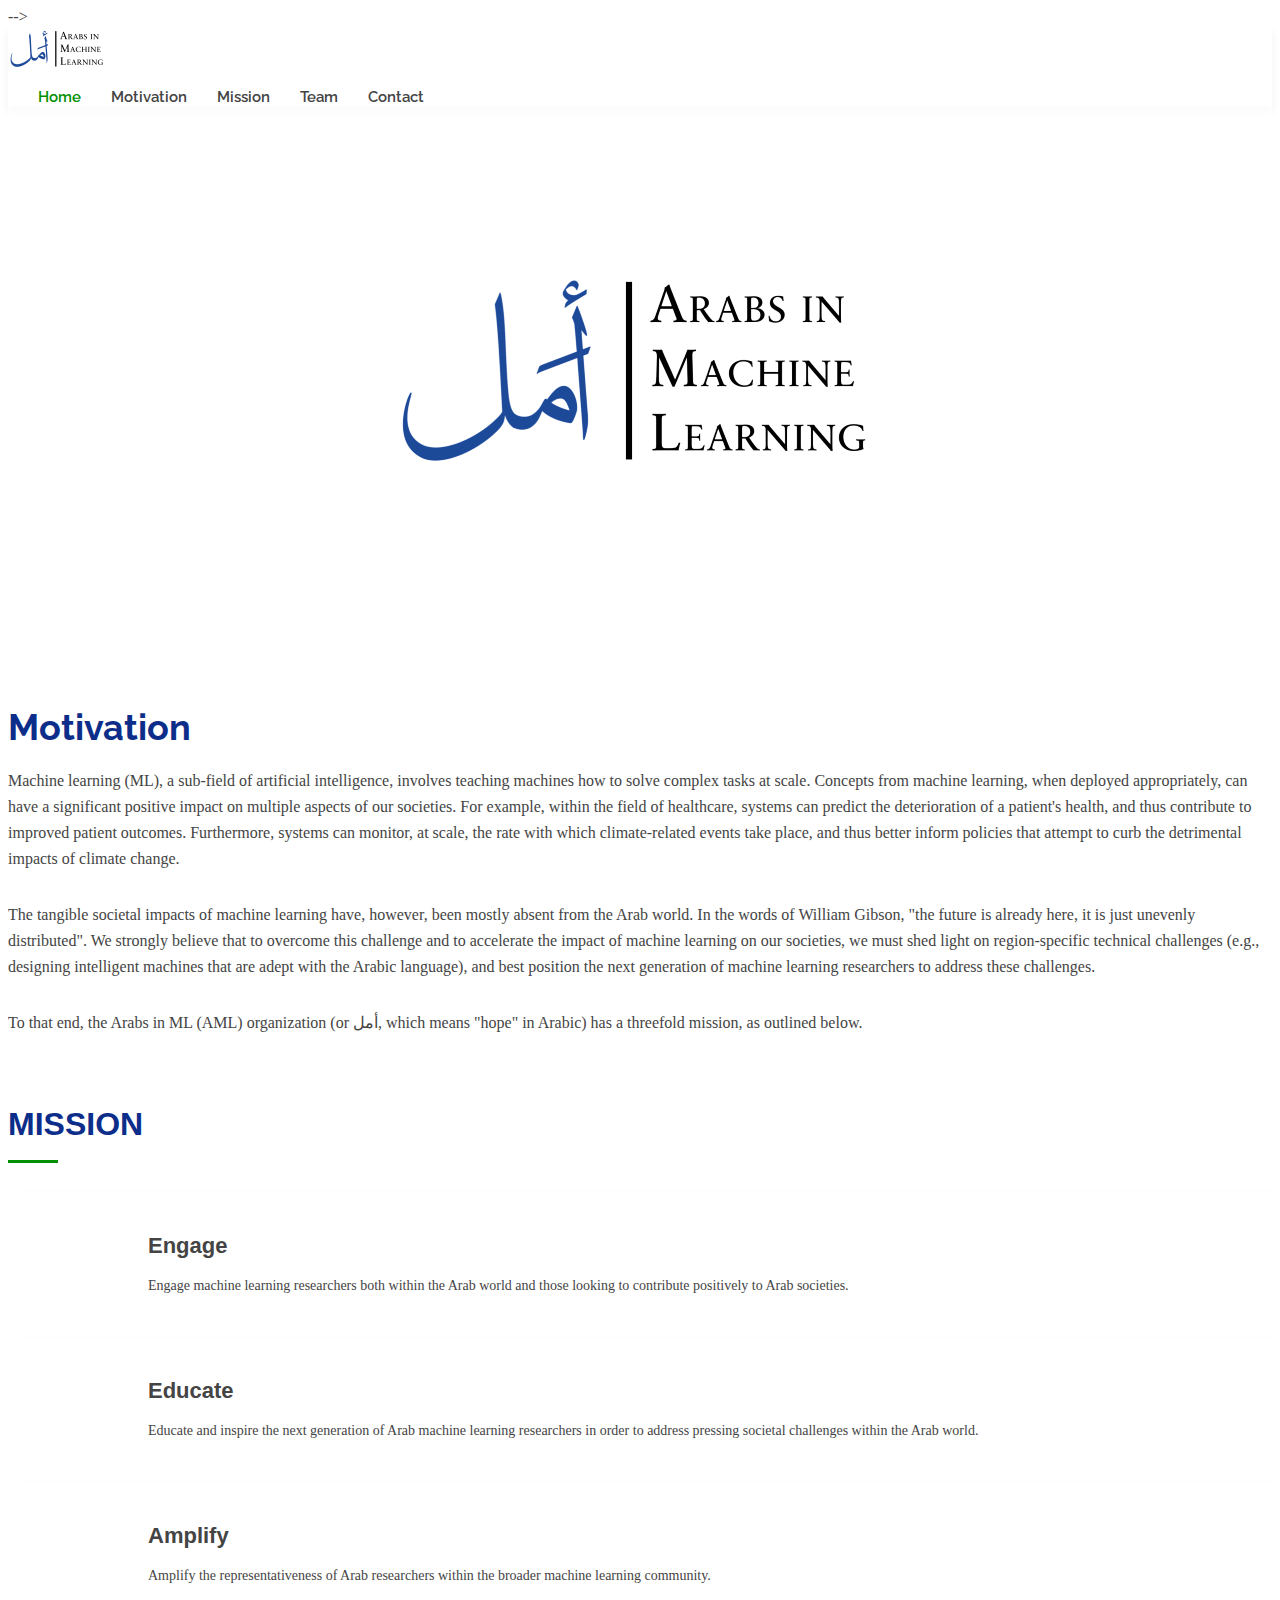
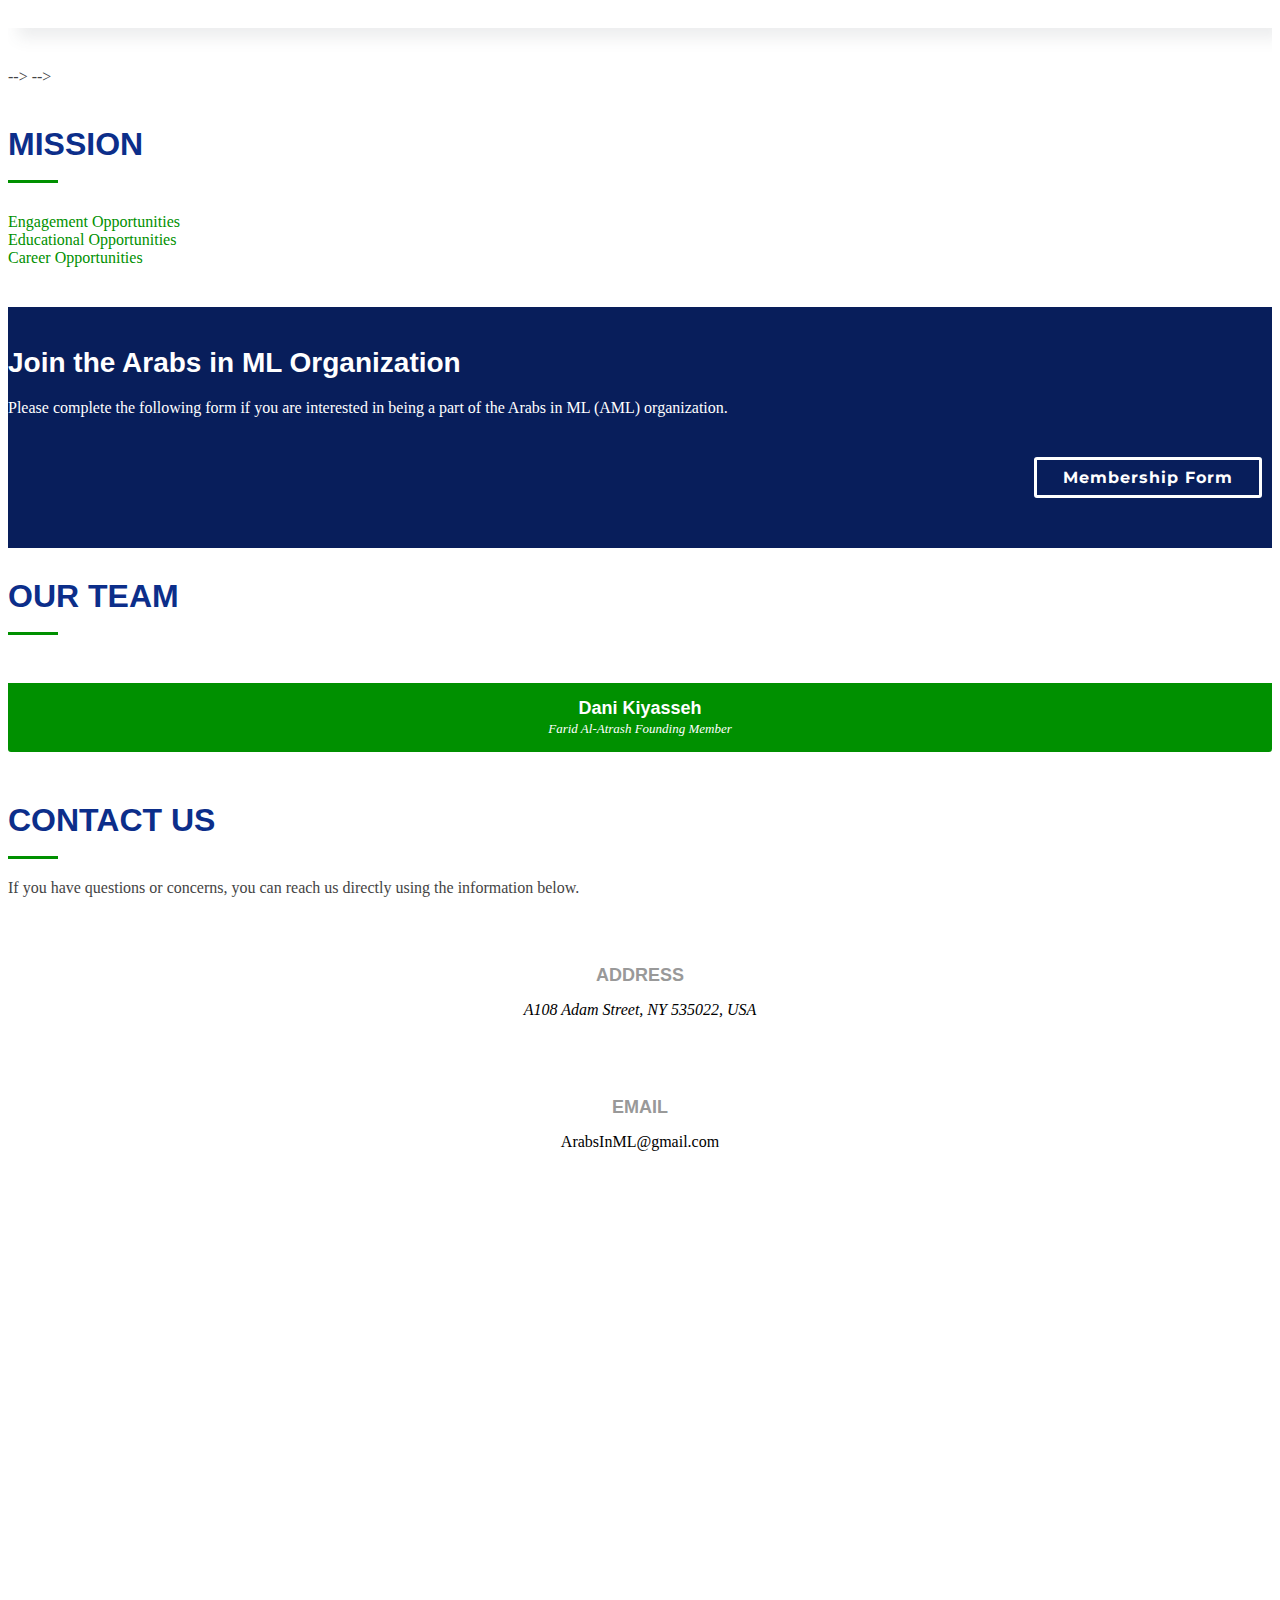
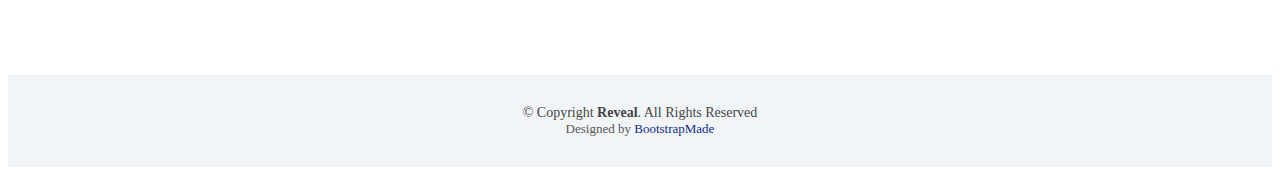
==== commit d86cf739: "Update index.html" ====
--- a/index.html
+++ b/index.html
@@ -179,7 +179,6 @@
               <div class="icon"><i class="bi bi-briefcase"></i></div>
               <h4 class="title"><a href="">Engage</a></h4>
               <p class="description">Engage machine learning researchers both within the Arab world and those looking to contribute positively to Arab societies. </p>
-              <p> <a class="cta-btn align-middle" href="">Mentorship</a> </p>
             </div>
           </div>
 
@@ -188,7 +187,6 @@
               <div class="icon"><i class="bi bi-card-checklist"></i></div>
               <h4 class="title"><a href="">Educate</a></h4>
               <p class="description">Educate and inspire the next generation of Arab machine learning researchers in order to address pressing societal challenges within the Arab world. </p>
-              <p> <a class="cta-btn align-middle" href="">Expert talks</a> </p>           
             </div>
           </div>
 
@@ -197,9 +195,6 @@
               <div class="icon"><i class="bi bi-bar-chart"></i></div>
               <h4 class="title"><a href="">Amplify</a></h4>
               <p class="description">Amplify the representativeness of Arab researchers within the broader machine learning community.</p>
-              <div class="col-lg-3 cta-btn-container text-center">
-                <a class="cta-btn align-middle" href="https://arabsinml.github.io/engage.html">Engagement Opportunities</a>
-              </div>
               
             </div>
           </div>
@@ -358,6 +353,31 @@
       </div>
     </section><!-- End Portfolio Section --> -->
 
+    <!-- ======= Services Section ======= -->
+    <section id="services">
+      <div class="container" data-aos="fade-up">
+        <div class="section-header">
+          <h2>Mission</h2>
+        </div>
+
+          <div class="col-lg-3 cta-btn-container text-center">
+            <a class="cta-btn align-middle" href="">Engagement Opportunities</a>
+          </div>
+        
+          <div class="col-lg-3 cta-btn-container text-center">
+            <a class="cta-btn align-middle" href="">Educational Opportunities</a>
+          </div>
+        
+           <div class="col-lg-3 cta-btn-container text-center">
+            <a class="cta-btn align-middle" href="">Career Opportunities</a>
+          </div>
+
+        </div>
+
+      </div>
+    </section><!-- End Services Section -->
+    
+    
     <!-- ======= Call To Action Section ======= -->
     <section id="call-to-action">
       <div class="container" data-aos="zoom-out">
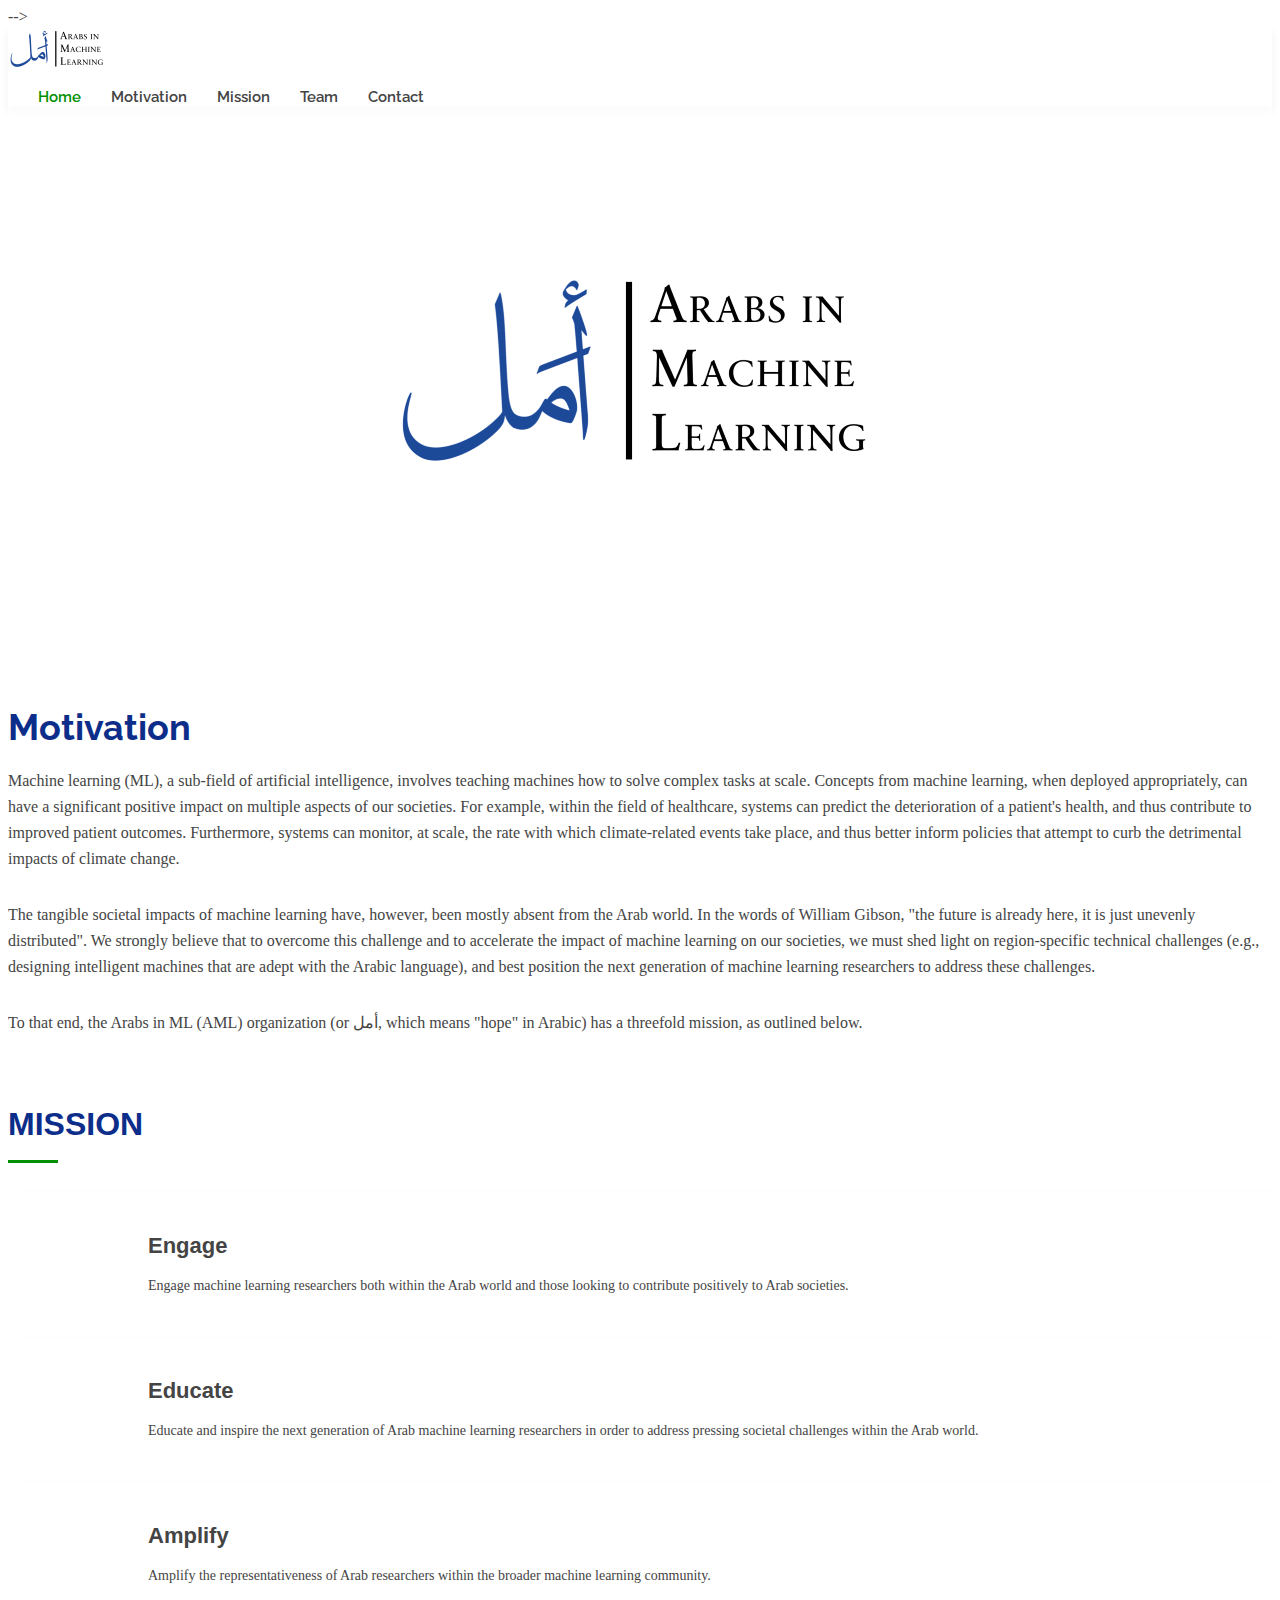
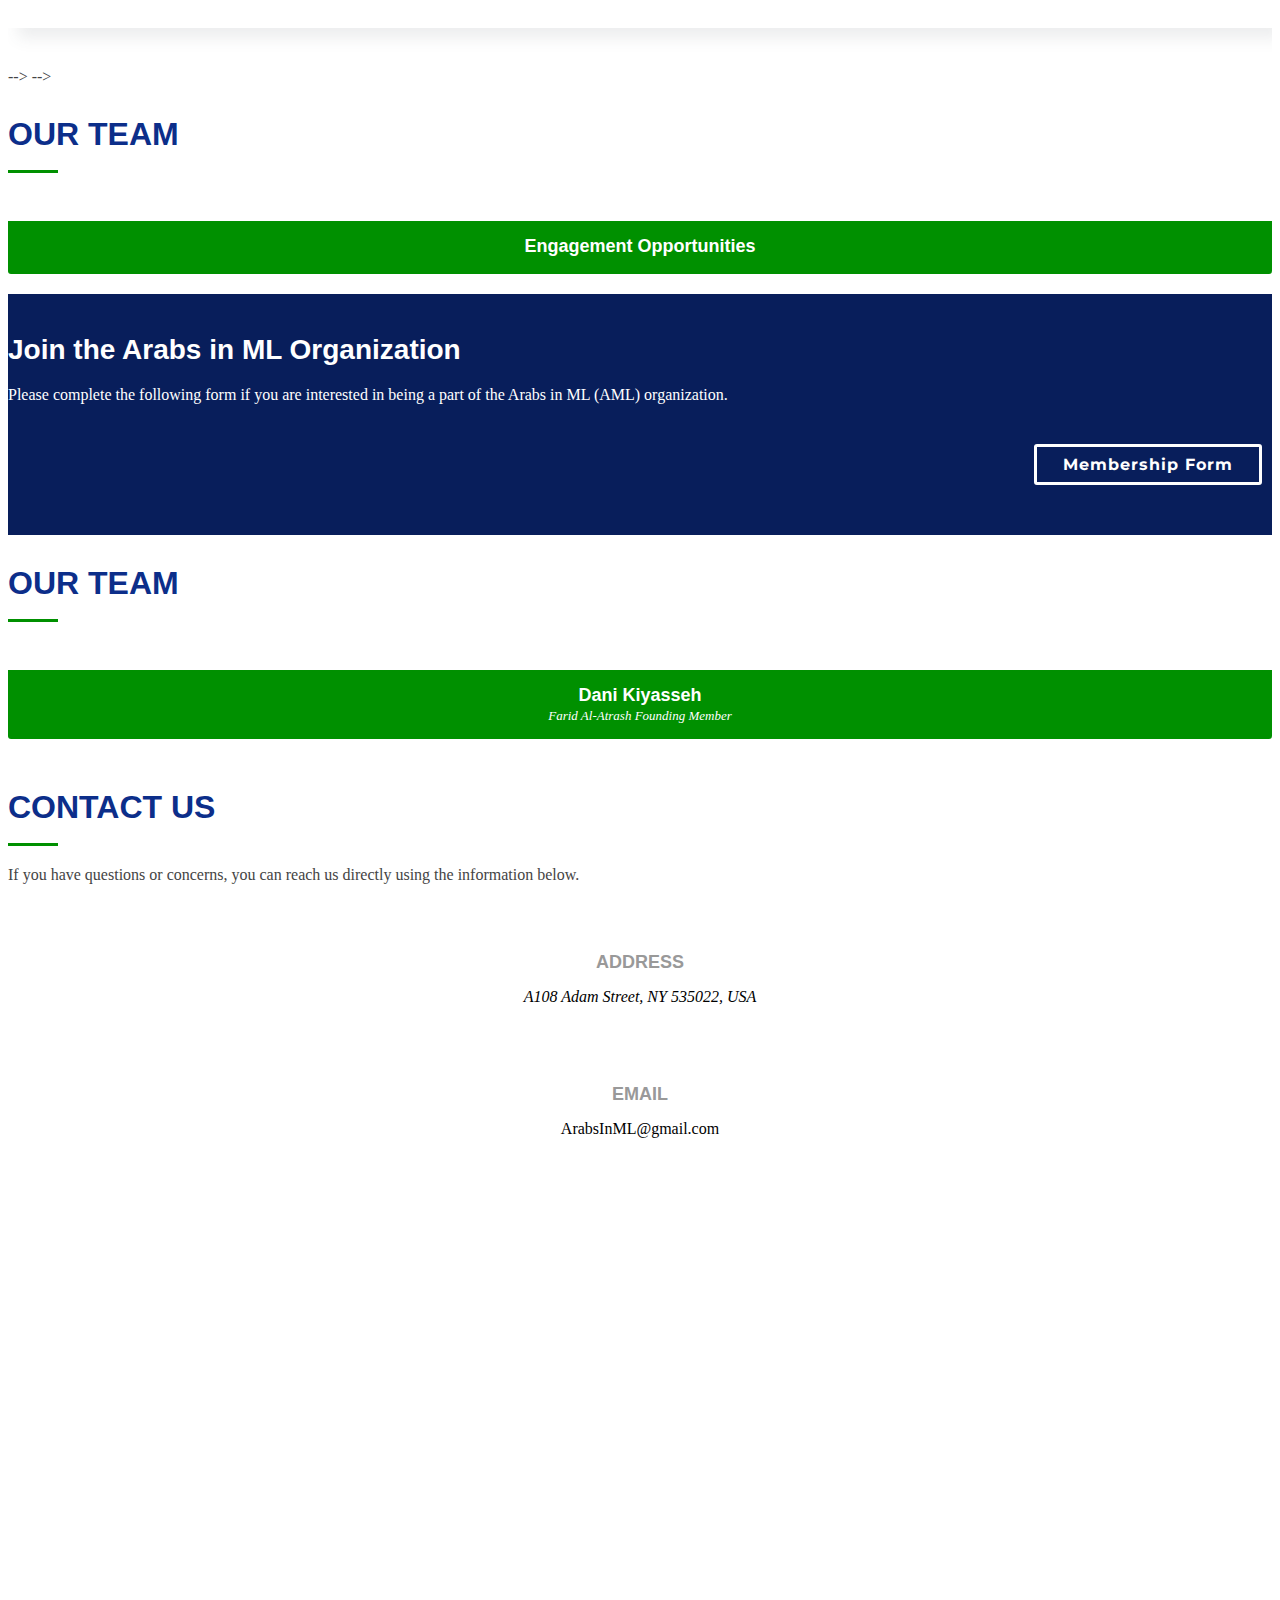
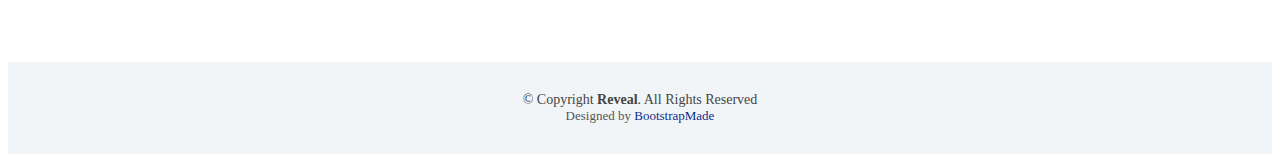
==== commit c8ba2dc1: "Update index.html" ====
--- a/index.html
+++ b/index.html
@@ -353,29 +353,27 @@
       </div>
     </section><!-- End Portfolio Section --> -->
 
-    <!-- ======= Services Section ======= -->
-    <section id="services">
+<!-- ======= Opportunities Section ======= -->
+    <section id="team">
       <div class="container" data-aos="fade-up">
         <div class="section-header">
-          <h2>Mission</h2>
-        </div>
-
-          <div class="col-lg-3 cta-btn-container text-center">
-            <a class="cta-btn align-middle" href="">Engagement Opportunities</a>
-          </div>
-        
-          <div class="col-lg-3 cta-btn-container text-center">
-            <a class="cta-btn align-middle" href="">Educational Opportunities</a>
-          </div>
-        
-           <div class="col-lg-3 cta-btn-container text-center">
-            <a class="cta-btn align-middle" href="">Career Opportunities</a>
-          </div>
-
-        </div>
-
-      </div>
-    </section><!-- End Services Section -->
+          <h2>Our Team</h2>
+        </div>
+        <div class="row">
+          <div class="col-lg-3 col-md-6">
+            <div class="member">
+              <div class="pic"><img src="assets/img/dani.jpg" alt=""></div>
+              <div class="details">
+                <h4>Engagement Opportunities</h4>
+<!--                 <span>Farid Al-Atrash Founding Member</span> -->
+              </div>
+            </div>
+          </div>
+
+        </div> 
+
+      </div>
+    </section><!-- End Team Section -->
     
     
     <!-- ======= Call To Action Section ======= -->
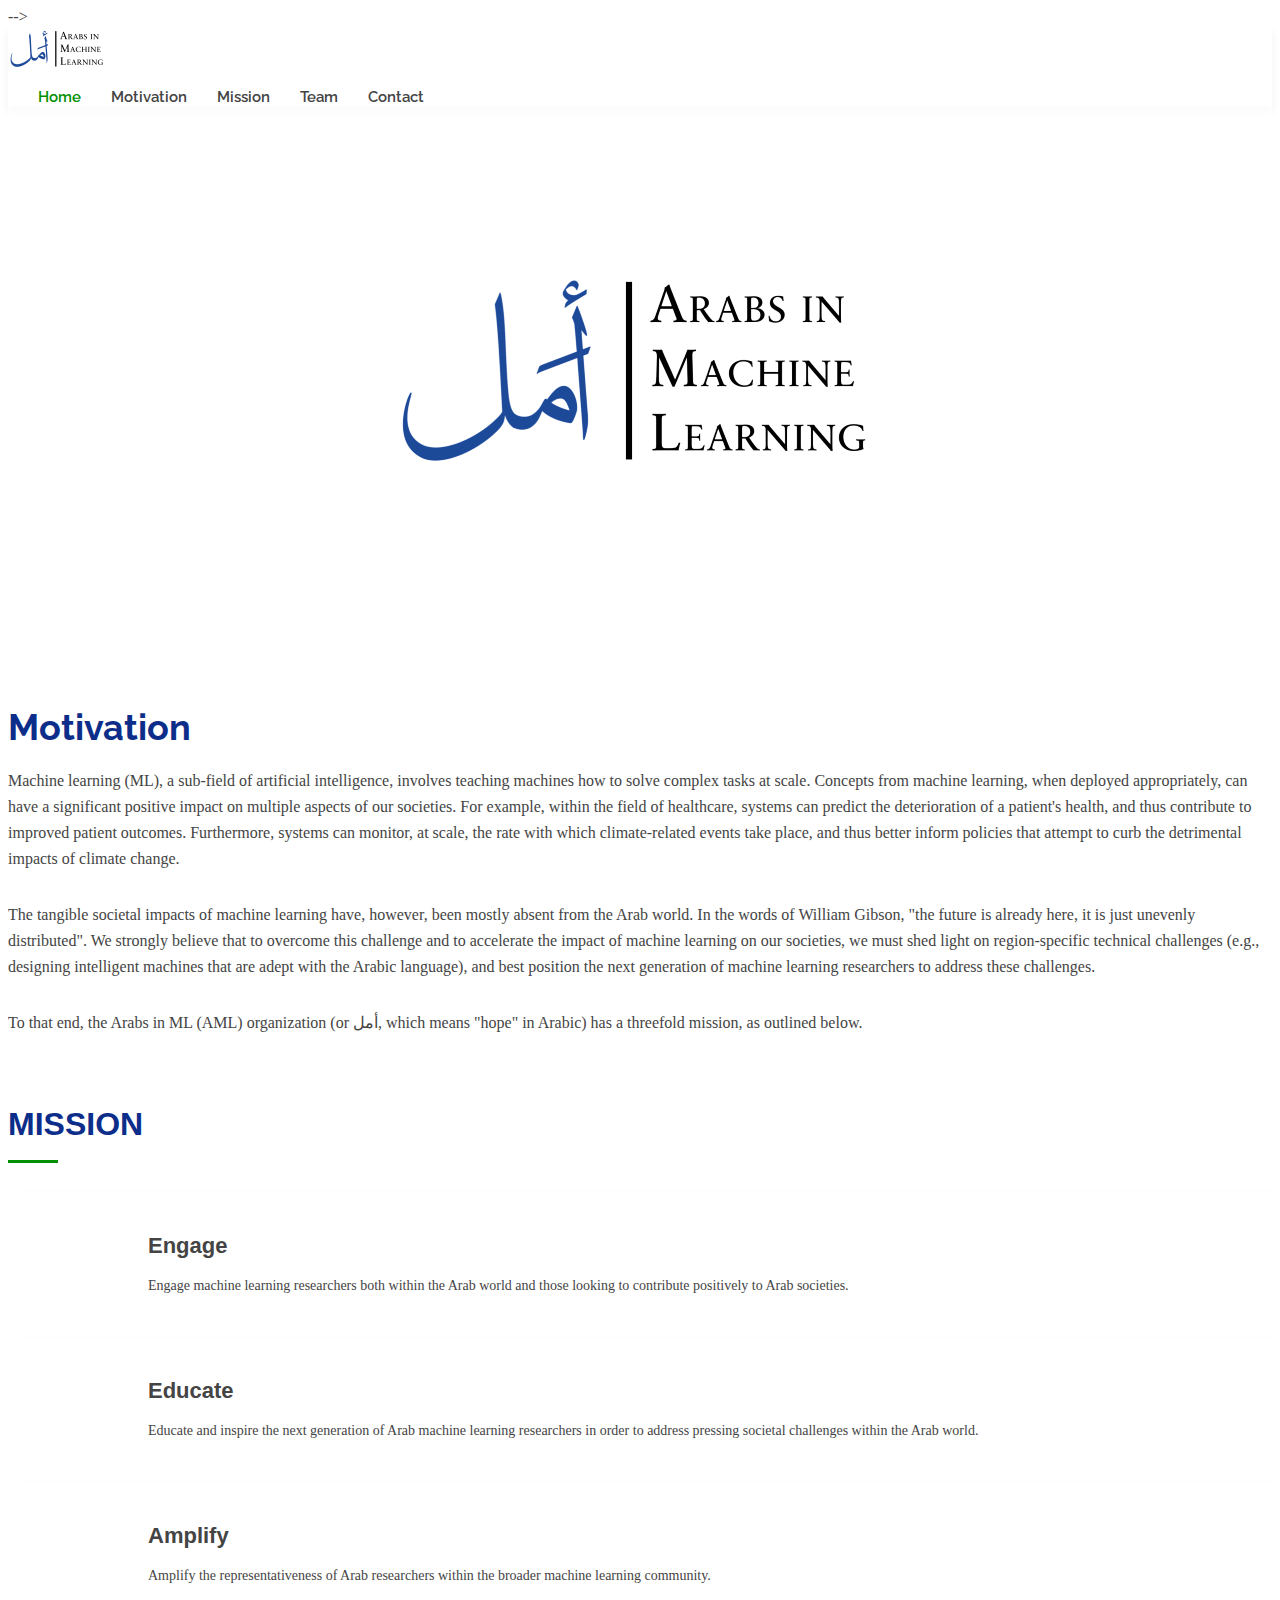
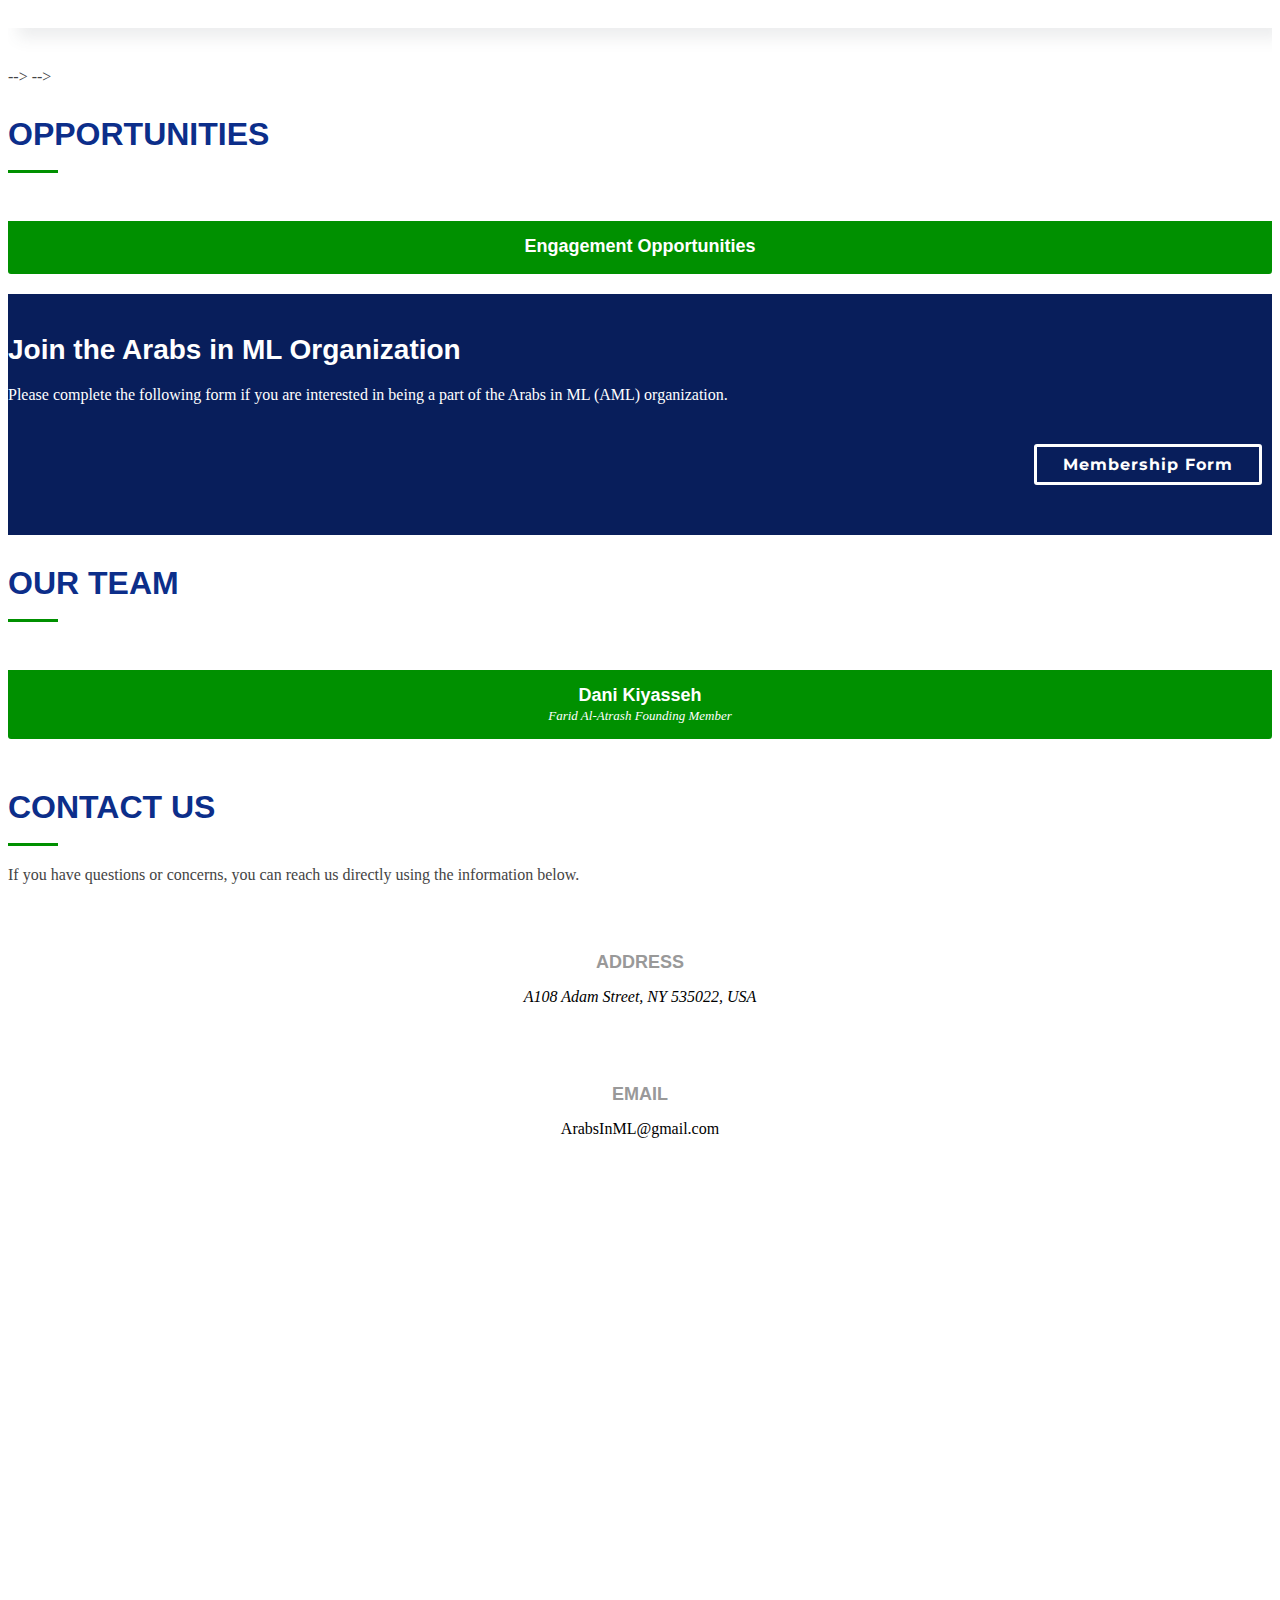
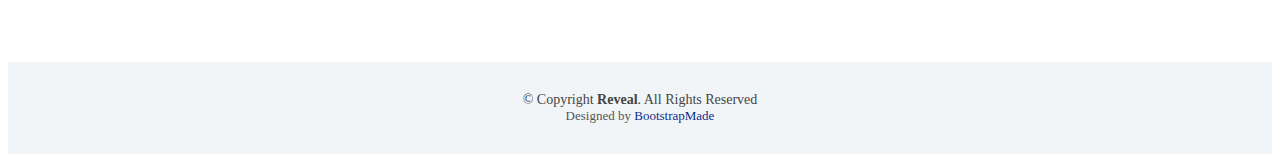
==== commit dab3cc62: "Update index.html" ====
--- a/index.html
+++ b/index.html
@@ -357,7 +357,7 @@
     <section id="team">
       <div class="container" data-aos="fade-up">
         <div class="section-header">
-          <h2>Our Team</h2>
+          <h2>Opportunities</h2>
         </div>
         <div class="row">
           <div class="col-lg-3 col-md-6">
@@ -365,7 +365,6 @@
               <div class="pic"><img src="assets/img/dani.jpg" alt=""></div>
               <div class="details">
                 <h4>Engagement Opportunities</h4>
-<!--                 <span>Farid Al-Atrash Founding Member</span> -->
               </div>
             </div>
           </div>
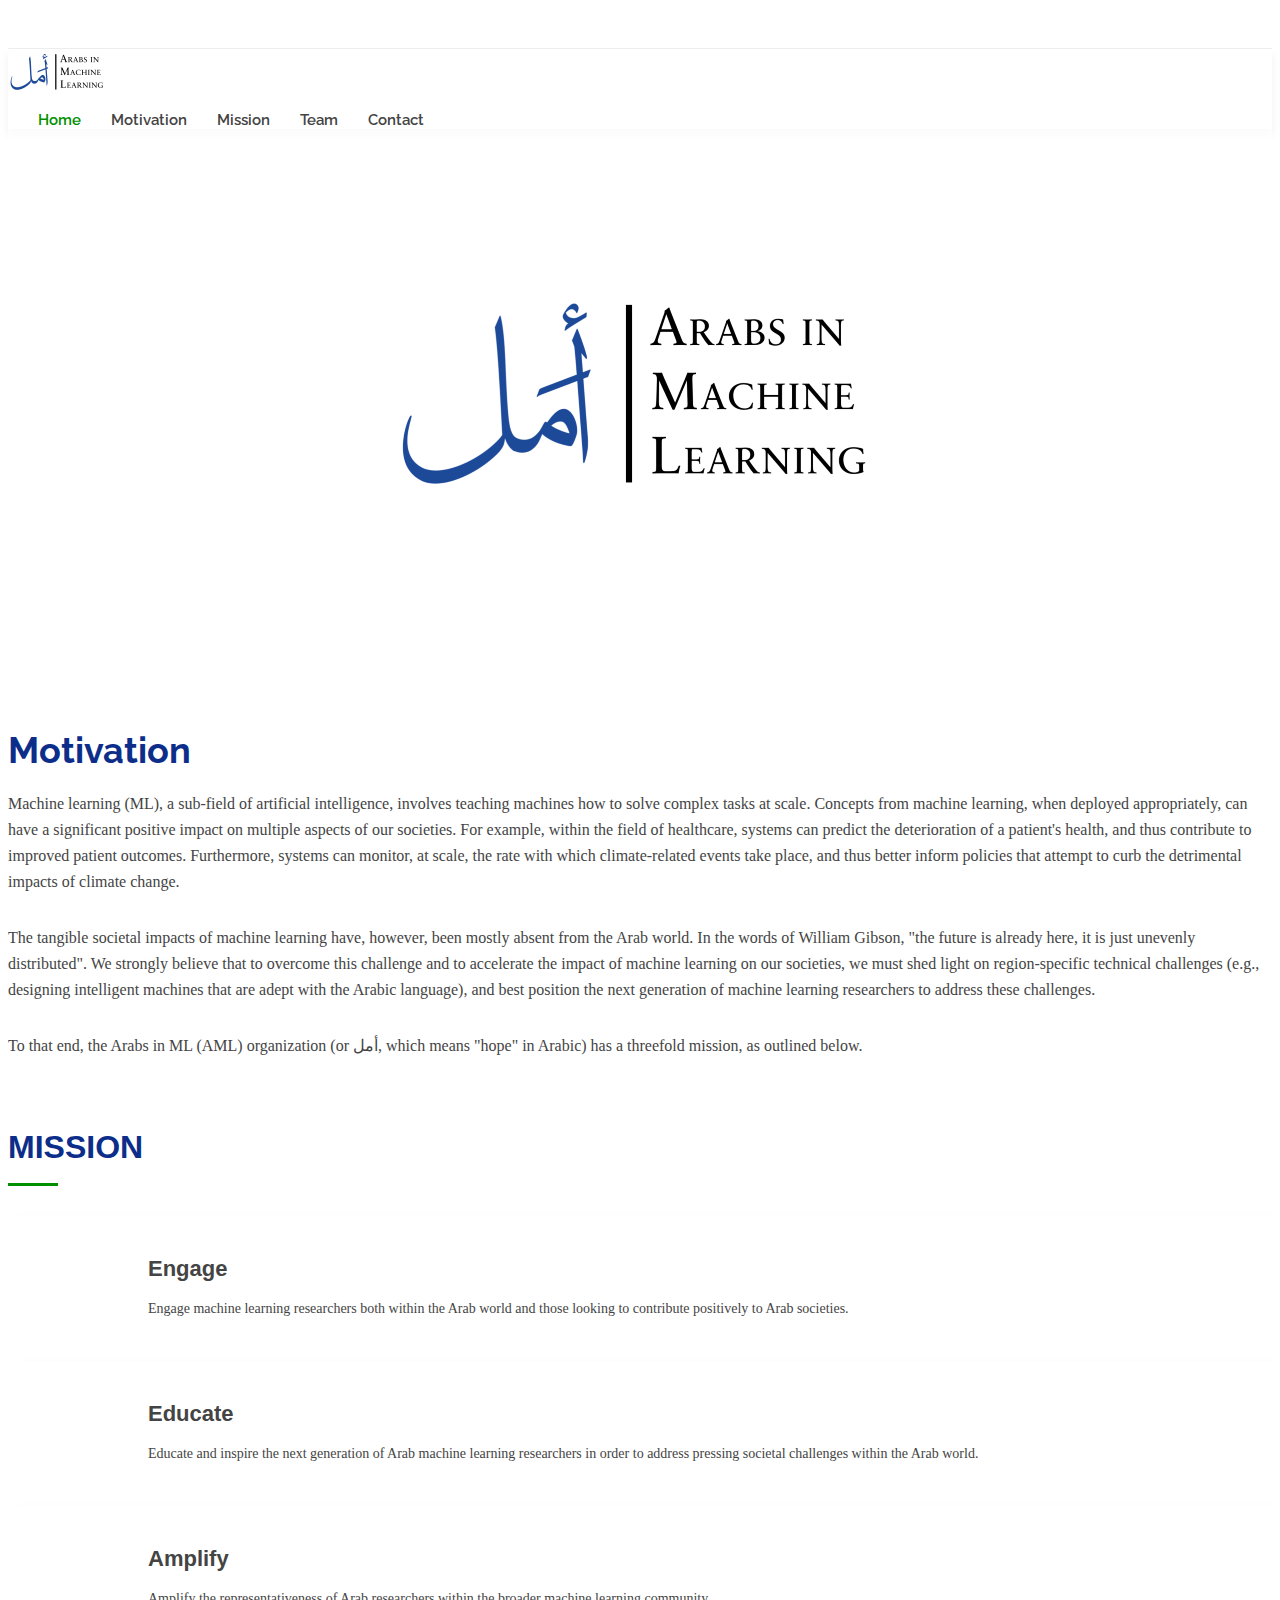
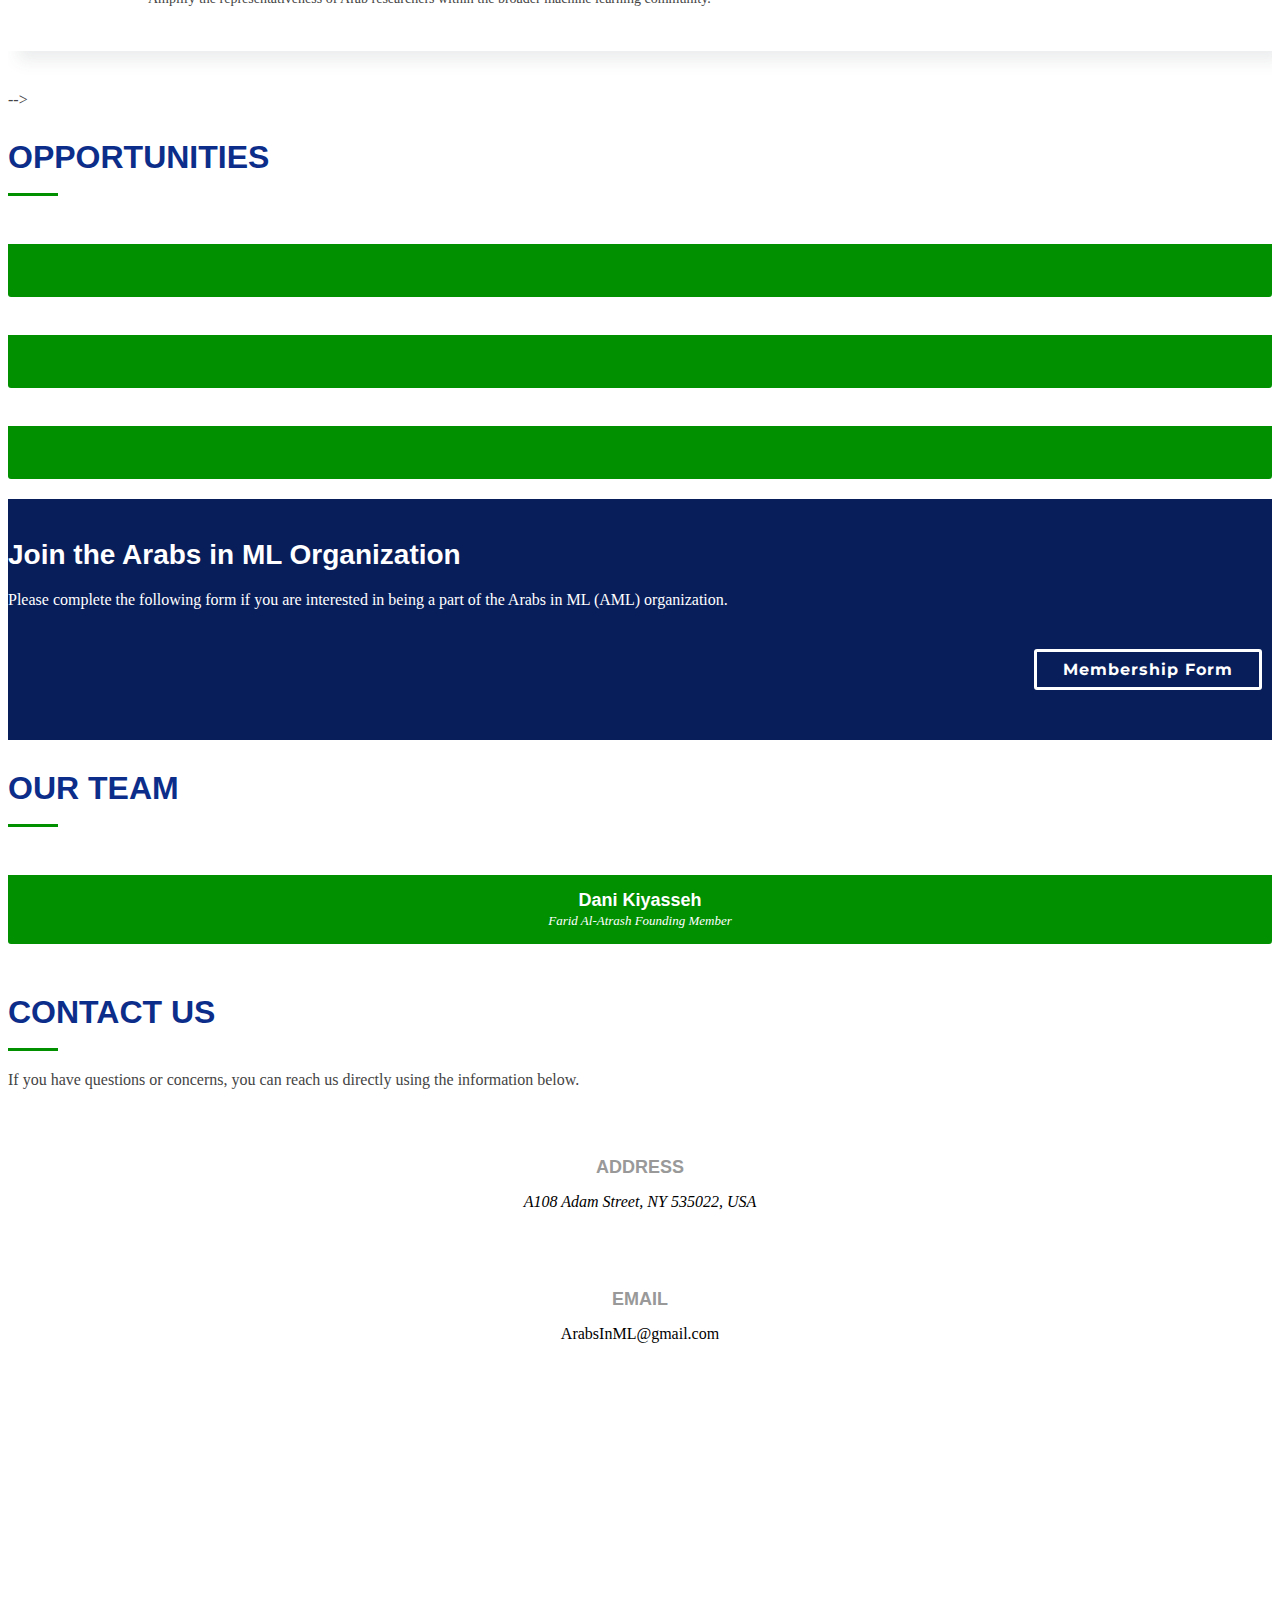
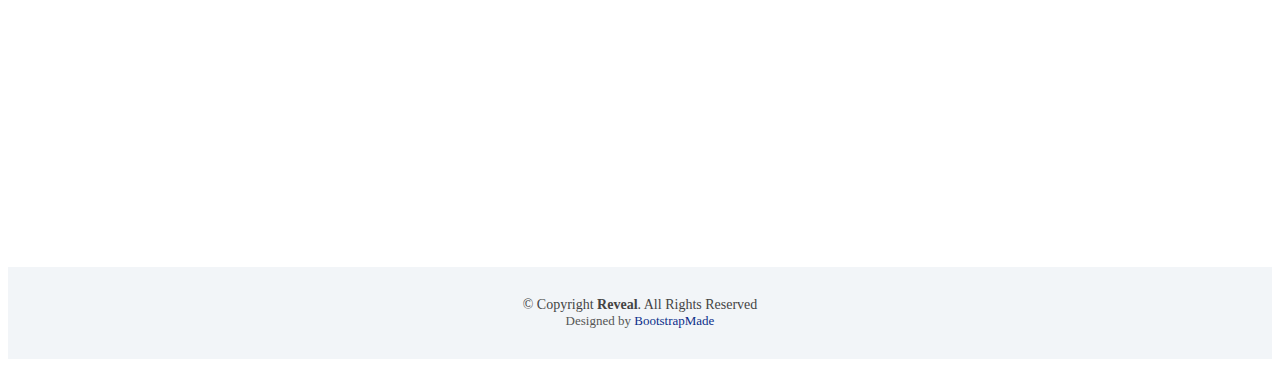
==== commit 2ced828d: "Update index.html" ====
--- a/index.html
+++ b/index.html
@@ -38,8 +38,8 @@
 <body>
 
   <!-- ======= Top Bar ======= -->
-<!--   <section id="topbar" class="d-flex align-items-center">
-    <div class="container d-flex justify-content-center justify-content-md-between">
+  <section id="topbar" class="d-flex align-items-center">
+<!--     <div class="container d-flex justify-content-center justify-content-md-between">
       <div class="contact-info d-flex align-items-center">
         <i class="bi bi-envelope d-flex align-items-center"><a href="mailto:ArabsInML@gmail.com">ArabsInML@gmail.com</a></i>
         <i class="bi bi-phone d-flex align-items-center ms-4"><span>+1 5589 55488 55</span></i>
@@ -50,8 +50,8 @@
         <a href="#" class="instagram"><i class="bi bi-instagram"></i></a>
         <a href="#" class="linkedin"><i class="bi bi-linkedin"></i></i></a>
       </div>
-    </div>
-  </section><!-- End Top Bar--> -->
+    </div> -->
+  </section><!-- End Top Bar-->
 
   <!-- ======= Header ======= -->
   <header id="header" class="d-flex align-items-center">
@@ -237,122 +237,6 @@
       </div>
     </section><!-- End Clients Section --> -->
 
-    <!-- ======= Portfolio Section ======= -->
-<!--     <section id="portfolio" class="portfolio">
-      <div class="container" data-aos="fade-up">
-        <div class="section-header">
-          <h2>Our Portfolio</h2>
-          <p>Sed tamen tempor magna labore dolore dolor sint tempor duis magna elit veniam aliqua esse amet veniam enim export quid quid veniam aliqua eram noster malis nulla duis fugiat culpa esse aute nulla ipsum velit export irure minim illum fore</p>
-        </div>
-
-        <div class="row" data-aos="fade-up" data-aos-delay="100">
-          <div class="col-lg-12 d-flex justify-content-center">
-            <ul id="portfolio-flters">
-              <li data-filter="*" class="filter-active">All</li>
-              <li data-filter=".filter-app">App</li>
-              <li data-filter=".filter-card">Card</li>
-              <li data-filter=".filter-web">Web</li>
-            </ul>
-          </div>
-        </div>
-
-        <div class="row portfolio-container" data-aos="fade-up" data-aos-delay="200">
-
-          <div class="col-lg-4 col-md-6 portfolio-item filter-app">
-            <img src="assets/img/portfolio/portfolio-1.jpg" class="img-fluid" alt="">
-            <div class="portfolio-info">
-              <h4>App 1</h4>
-              <p>App</p>
-              <a href="assets/img/portfolio/portfolio-1.jpg" data-gallery="portfolioGallery" class="portfolio-lightbox preview-link" title="App 1"><i class="bx bx-plus"></i></a>
-              <a href="portfolio-details.html" class="details-link" title="More Details"><i class="bx bx-link"></i></a>
-            </div>
-          </div>
-
-          <div class="col-lg-4 col-md-6 portfolio-item filter-web">
-            <img src="assets/img/portfolio/portfolio-2.jpg" class="img-fluid" alt="">
-            <div class="portfolio-info">
-              <h4>Web 3</h4>
-              <p>Web</p>
-              <a href="assets/img/portfolio/portfolio-2.jpg" data-gallery="portfolioGallery" class="portfolio-lightbox preview-link" title="Web 3"><i class="bx bx-plus"></i></a>
-              <a href="portfolio-details.html" class="details-link" title="More Details"><i class="bx bx-link"></i></a>
-            </div>
-          </div>
-
-          <div class="col-lg-4 col-md-6 portfolio-item filter-app">
-            <img src="assets/img/portfolio/portfolio-3.jpg" class="img-fluid" alt="">
-            <div class="portfolio-info">
-              <h4>App 2</h4>
-              <p>App</p>
-              <a href="assets/img/portfolio/portfolio-3.jpg" data-gallery="portfolioGallery" class="portfolio-lightbox preview-link" title="App 2"><i class="bx bx-plus"></i></a>
-              <a href="portfolio-details.html" class="details-link" title="More Details"><i class="bx bx-link"></i></a>
-            </div>
-          </div>
-
-          <div class="col-lg-4 col-md-6 portfolio-item filter-card">
-            <img src="assets/img/portfolio/portfolio-4.jpg" class="img-fluid" alt="">
-            <div class="portfolio-info">
-              <h4>Card 2</h4>
-              <p>Card</p>
-              <a href="assets/img/portfolio/portfolio-4.jpg" data-gallery="portfolioGallery" class="portfolio-lightbox preview-link" title="Card 2"><i class="bx bx-plus"></i></a>
-              <a href="portfolio-details.html" class="details-link" title="More Details"><i class="bx bx-link"></i></a>
-            </div>
-          </div>
-
-          <div class="col-lg-4 col-md-6 portfolio-item filter-web">
-            <img src="assets/img/portfolio/portfolio-5.jpg" class="img-fluid" alt="">
-            <div class="portfolio-info">
-              <h4>Web 2</h4>
-              <p>Web</p>
-              <a href="assets/img/portfolio/portfolio-5.jpg" data-gallery="portfolioGallery" class="portfolio-lightbox preview-link" title="Web 2"><i class="bx bx-plus"></i></a>
-              <a href="portfolio-details.html" class="details-link" title="More Details"><i class="bx bx-link"></i></a>
-            </div>
-          </div>
-
-          <div class="col-lg-4 col-md-6 portfolio-item filter-app">
-            <img src="assets/img/portfolio/portfolio-6.jpg" class="img-fluid" alt="">
-            <div class="portfolio-info">
-              <h4>App 3</h4>
-              <p>App</p>
-              <a href="assets/img/portfolio/portfolio-6.jpg" data-gallery="portfolioGallery" class="portfolio-lightbox preview-link" title="App 3"><i class="bx bx-plus"></i></a>
-              <a href="portfolio-details.html" class="details-link" title="More Details"><i class="bx bx-link"></i></a>
-            </div>
-          </div>
-
-          <div class="col-lg-4 col-md-6 portfolio-item filter-card">
-            <img src="assets/img/portfolio/portfolio-7.jpg" class="img-fluid" alt="">
-            <div class="portfolio-info">
-              <h4>Card 1</h4>
-              <p>Card</p>
-              <a href="assets/img/portfolio/portfolio-7.jpg" data-gallery="portfolioGallery" class="portfolio-lightbox preview-link" title="Card 1"><i class="bx bx-plus"></i></a>
-              <a href="portfolio-details.html" class="details-link" title="More Details"><i class="bx bx-link"></i></a>
-            </div>
-          </div>
-
-          <div class="col-lg-4 col-md-6 portfolio-item filter-card">
-            <img src="assets/img/portfolio/portfolio-8.jpg" class="img-fluid" alt="">
-            <div class="portfolio-info">
-              <h4>Card 3</h4>
-              <p>Card</p>
-              <a href="assets/img/portfolio/portfolio-8.jpg" data-gallery="portfolioGallery" class="portfolio-lightbox preview-link" title="Card 3"><i class="bx bx-plus"></i></a>
-              <a href="portfolio-details.html" class="details-link" title="More Details"><i class="bx bx-link"></i></a>
-            </div>
-          </div>
-
-          <div class="col-lg-4 col-md-6 portfolio-item filter-web">
-            <img src="assets/img/portfolio/portfolio-9.jpg" class="img-fluid" alt="">
-            <div class="portfolio-info">
-              <h4>Web 3</h4>
-              <p>Web</p>
-              <a href="assets/img/portfolio/portfolio-9.jpg" data-gallery="portfolioGallery" class="portfolio-lightbox preview-link" title="Web 3"><i class="bx bx-plus"></i></a>
-              <a href="portfolio-details.html" class="details-link" title="More Details"><i class="bx bx-link"></i></a>
-            </div>
-          </div>
-
-        </div>
-
-      </div>
-    </section><!-- End Portfolio Section --> -->
-
 <!-- ======= Opportunities Section ======= -->
     <section id="team">
       <div class="container" data-aos="fade-up">
@@ -360,15 +244,34 @@
           <h2>Opportunities</h2>
         </div>
         <div class="row">
+          
           <div class="col-lg-3 col-md-6">
             <div class="member">
               <div class="pic"><img src="assets/img/dani.jpg" alt=""></div>
               <div class="details">
-                <h4>Engagement Opportunities</h4>
-              </div>
-            </div>
-          </div>
-
+                <h4> <a href="https://arabsinml.github.io/engage.html">Engagement Opportunities</a> </h4>
+              </div>
+            </div>
+          </div>
+
+          <div class="col-lg-3 col-md-6">
+            <div class="member">
+              <div class="pic"><img src="assets/img/dani.jpg" alt=""></div>
+              <div class="details">
+                <h4> <a href="https://arabsinml.github.io/educate.html">Educational Opportunities</a> </h4>
+              </div>
+            </div>
+          </div>      
+          
+          <div class="col-lg-3 col-md-6">
+            <div class="member">
+              <div class="pic"><img src="assets/img/dani.jpg" alt=""></div>
+              <div class="details">
+                <h4> <a href="https://arabsinml.github.io/careers.html">Career Opportunities</a> </h4>
+              </div>
+            </div>
+          </div>      
+          
         </div> 
 
       </div>
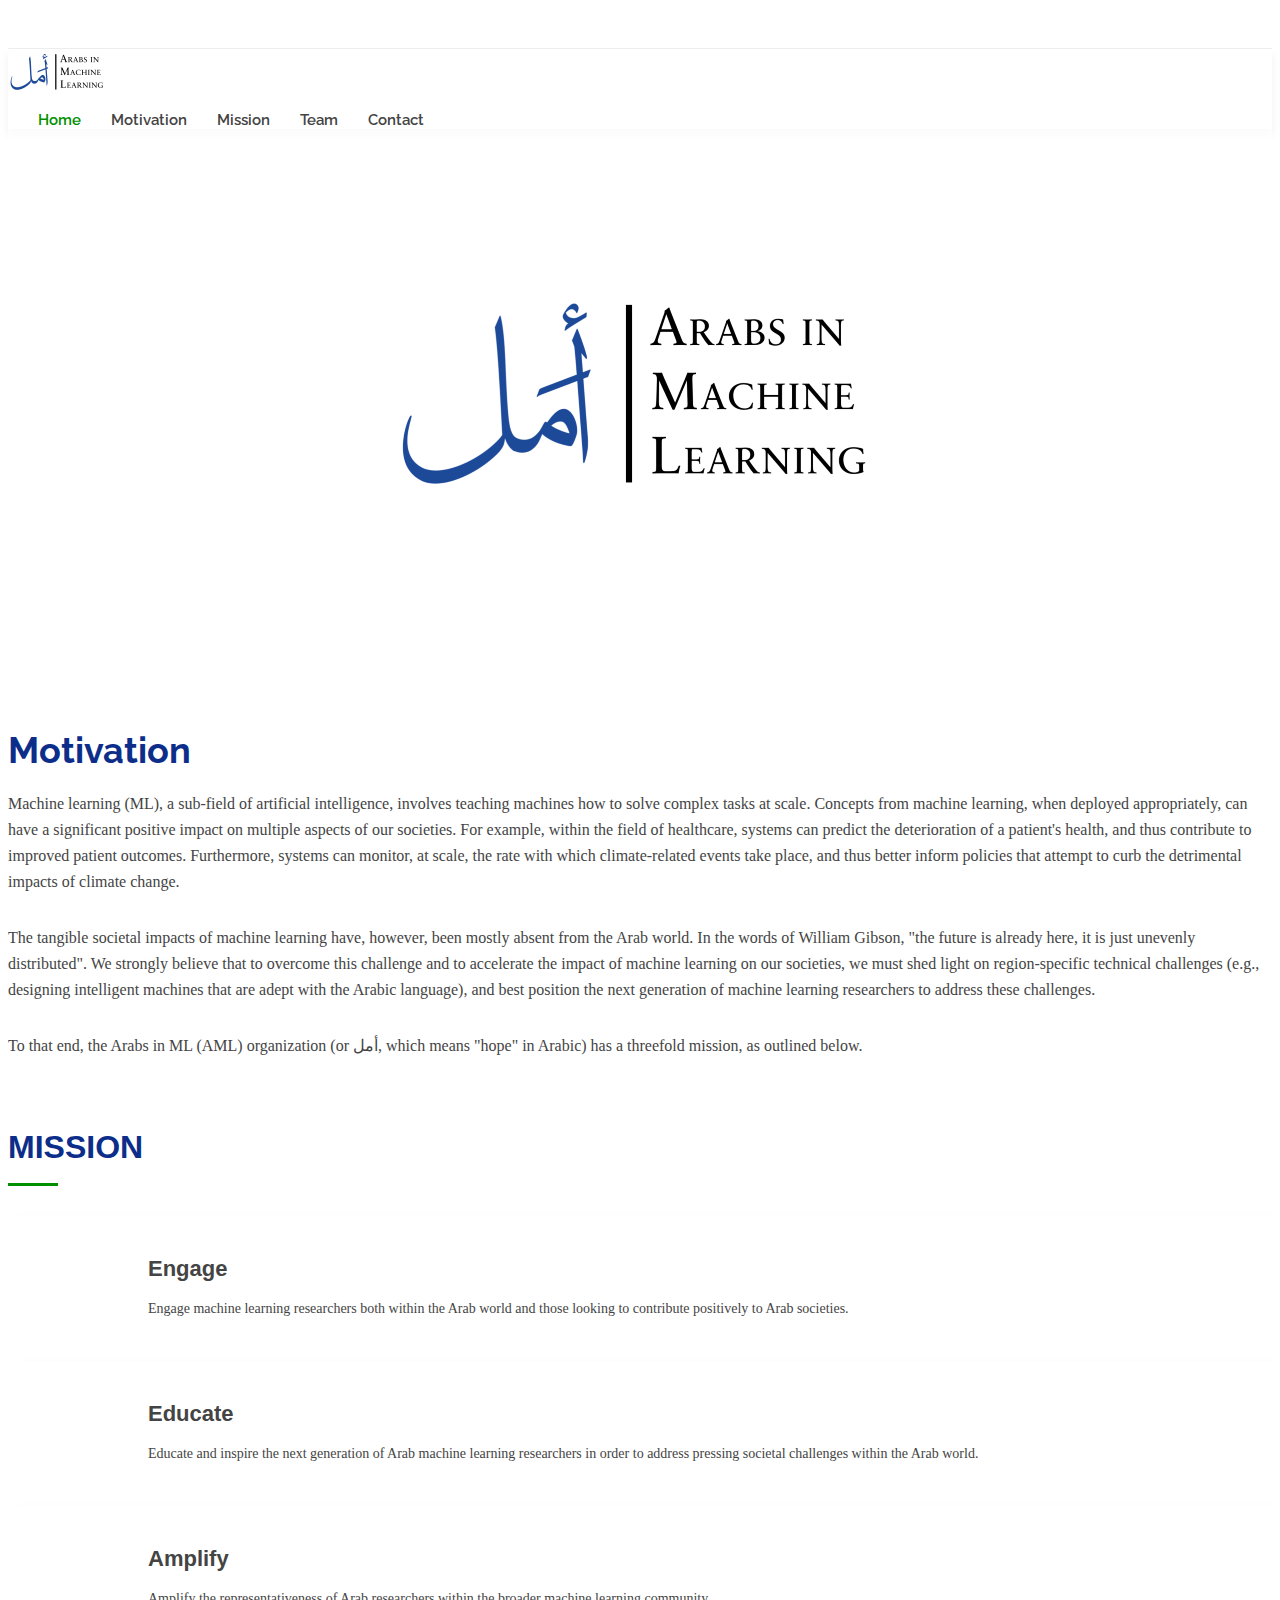
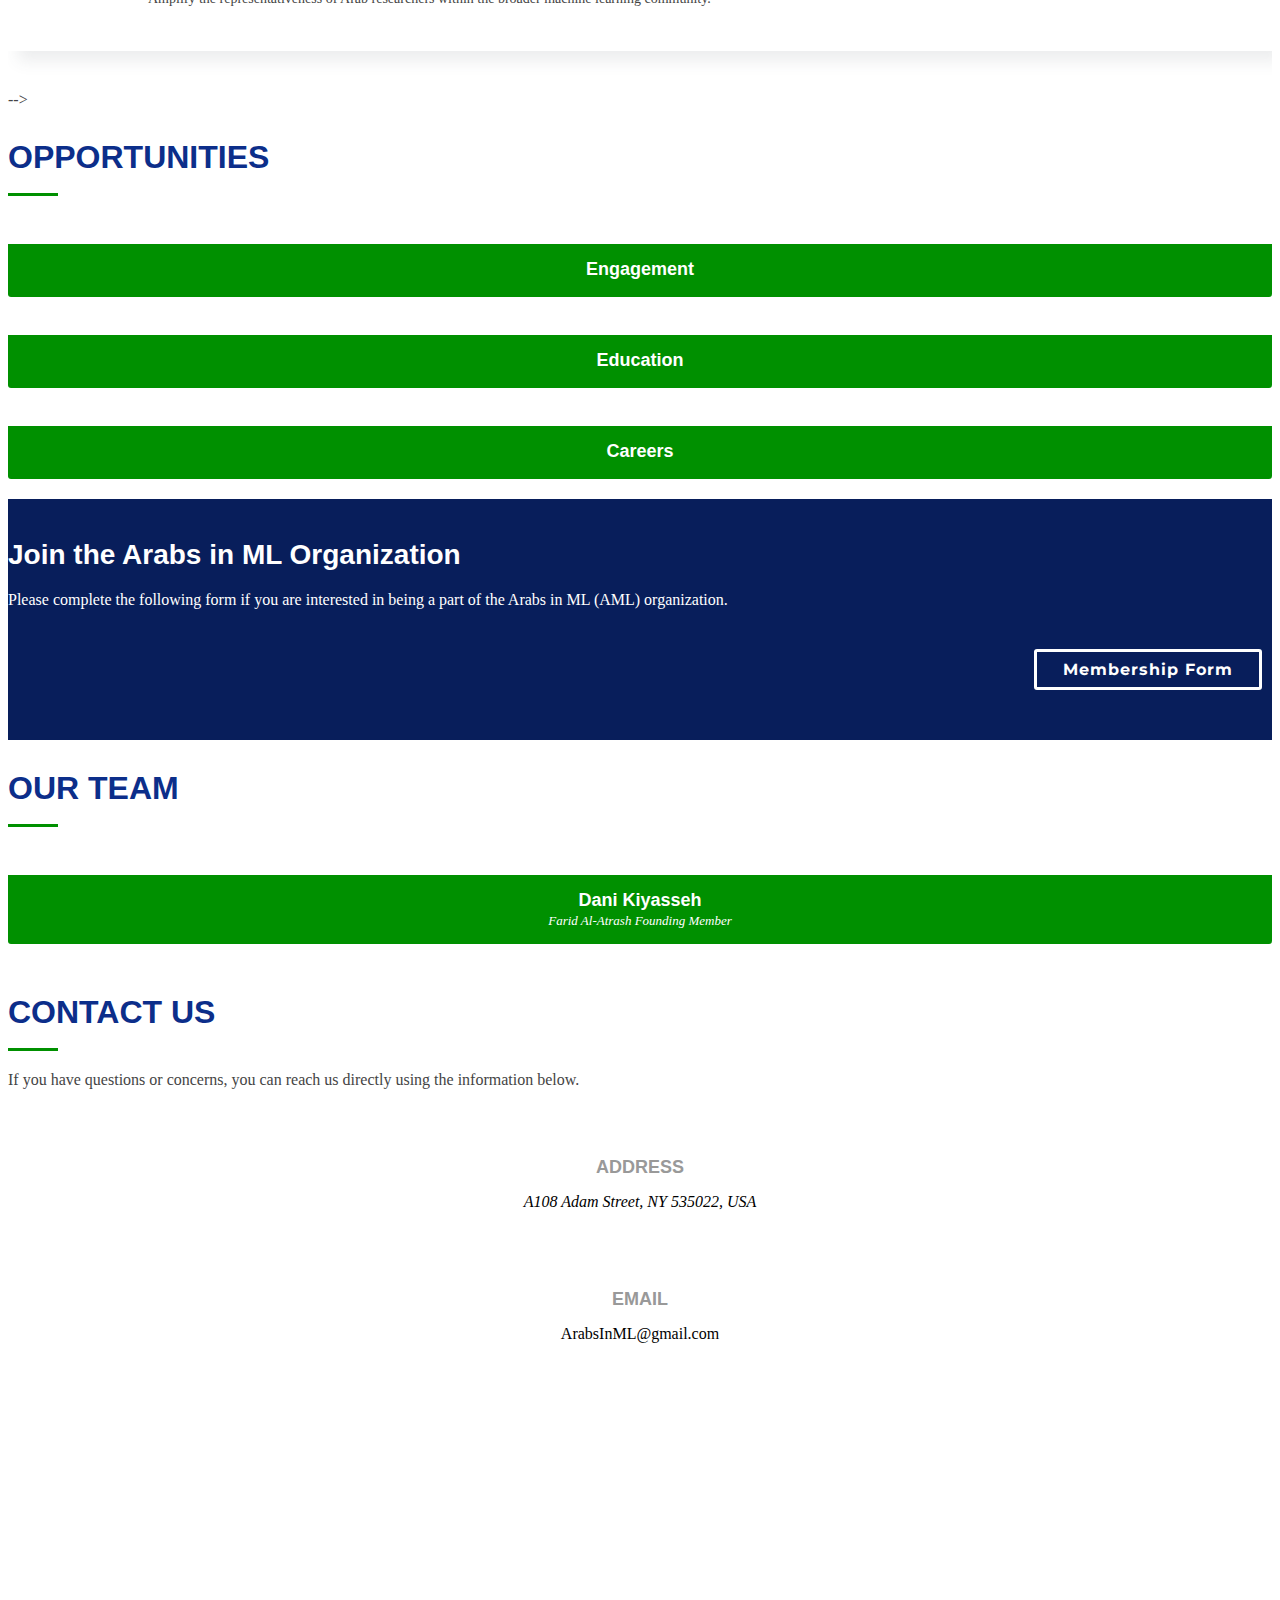
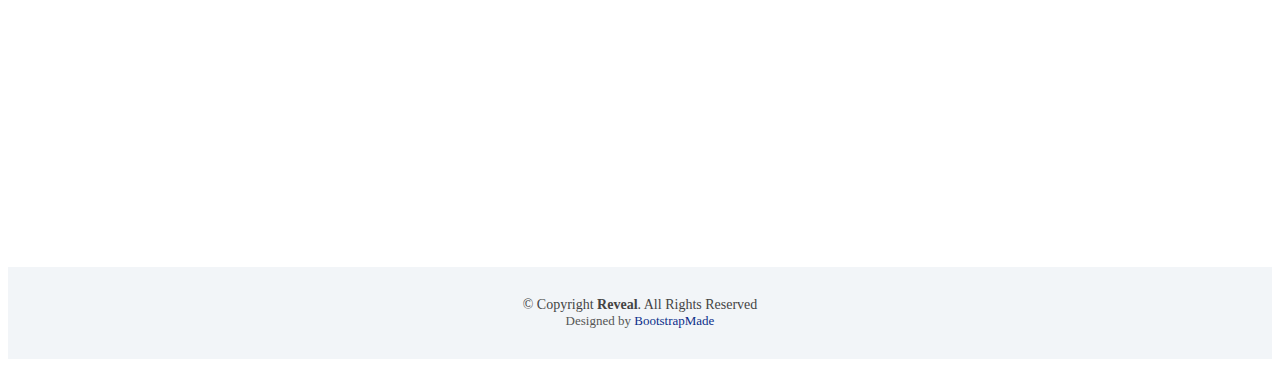
==== commit 9fdce781: "Update index.html" ====
--- a/index.html
+++ b/index.html
@@ -249,7 +249,7 @@
             <div class="member">
               <div class="pic"><img src="assets/img/dani.jpg" alt=""></div>
               <div class="details">
-                <h4> <a href="https://arabsinml.github.io/engage.html">Engagement Opportunities</a> </h4>
+                <h4> <a href="https://arabsinml.github.io/engage.html" style="color:white;">Engagement</a> </h4>
               </div>
             </div>
           </div>
@@ -258,7 +258,7 @@
             <div class="member">
               <div class="pic"><img src="assets/img/dani.jpg" alt=""></div>
               <div class="details">
-                <h4> <a href="https://arabsinml.github.io/educate.html">Educational Opportunities</a> </h4>
+                <h4> <a href="https://arabsinml.github.io/educate.html" style="color:white;">Education </a> </h4>
               </div>
             </div>
           </div>      
@@ -267,7 +267,7 @@
             <div class="member">
               <div class="pic"><img src="assets/img/dani.jpg" alt=""></div>
               <div class="details">
-                <h4> <a href="https://arabsinml.github.io/careers.html">Career Opportunities</a> </h4>
+                <h4> <a href="https://arabsinml.github.io/careers.html" style="color:white;">Careers </a> </h4>
               </div>
             </div>
           </div>      
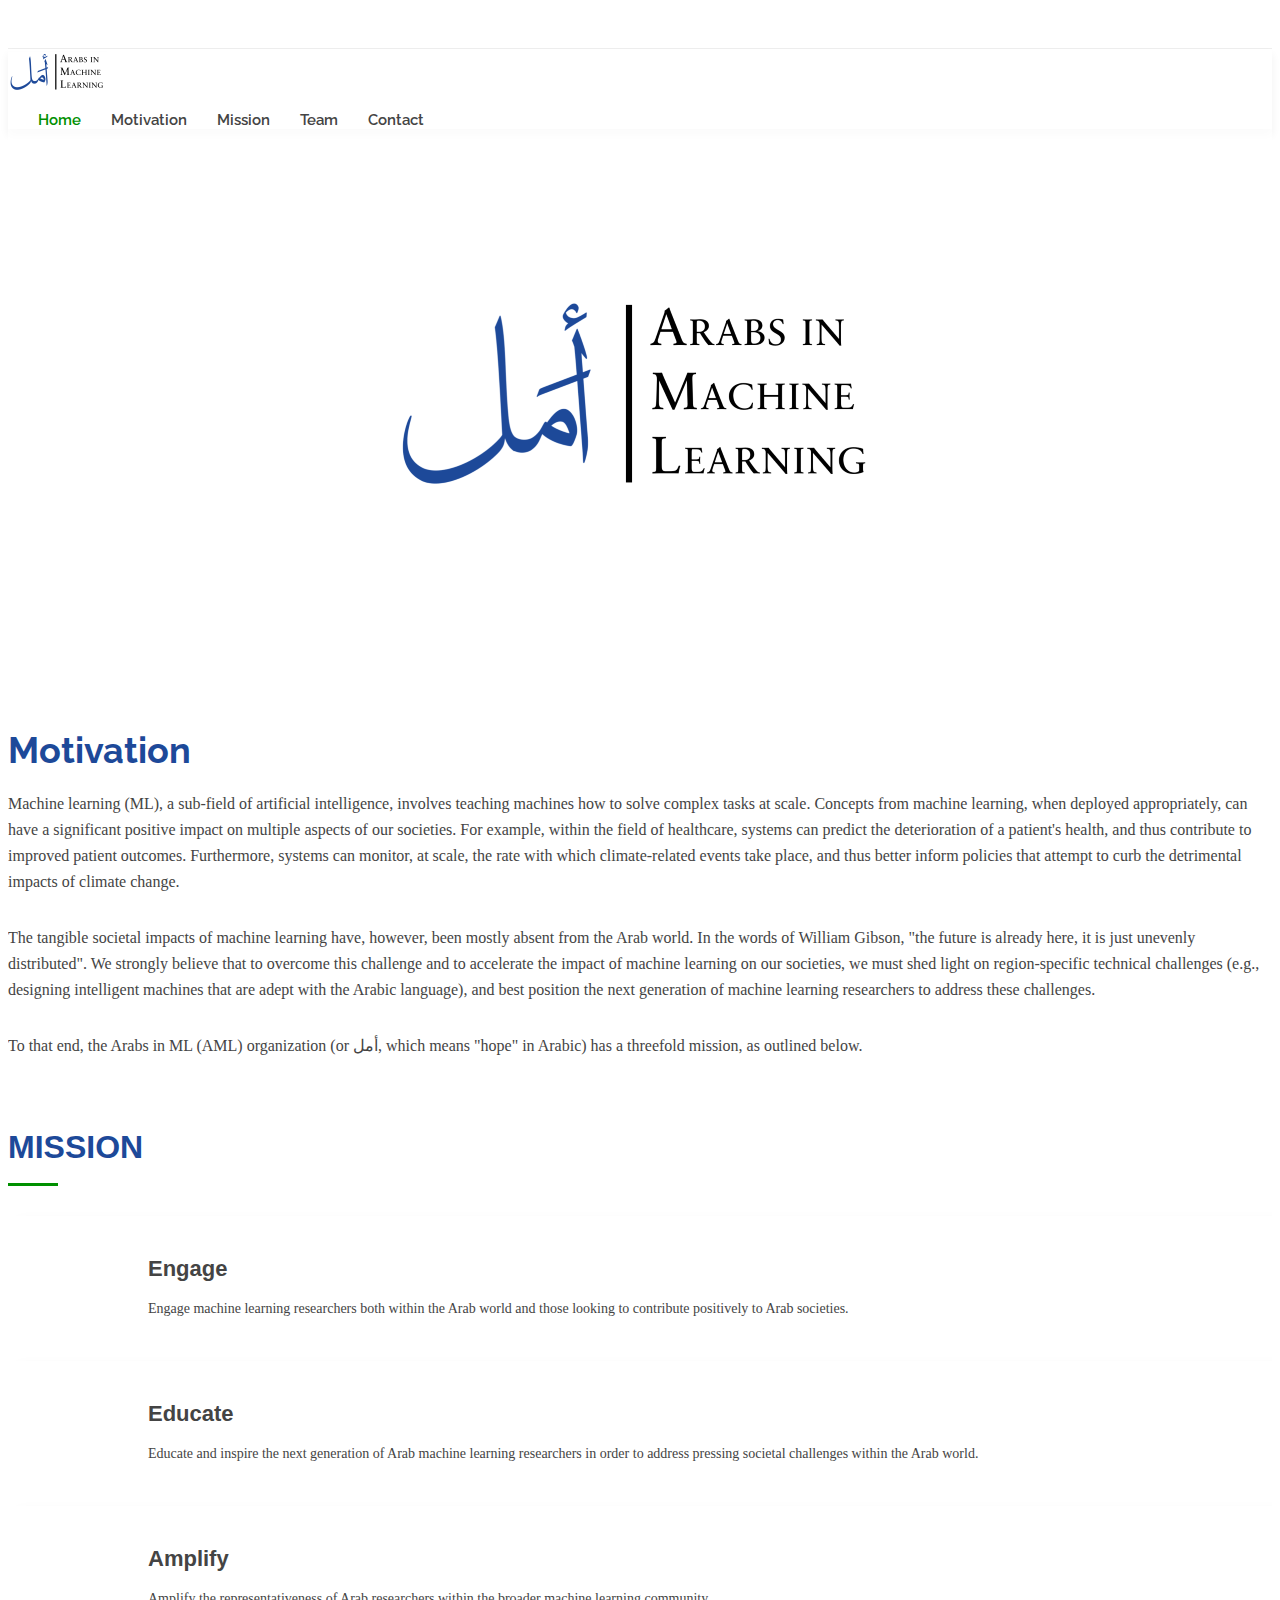
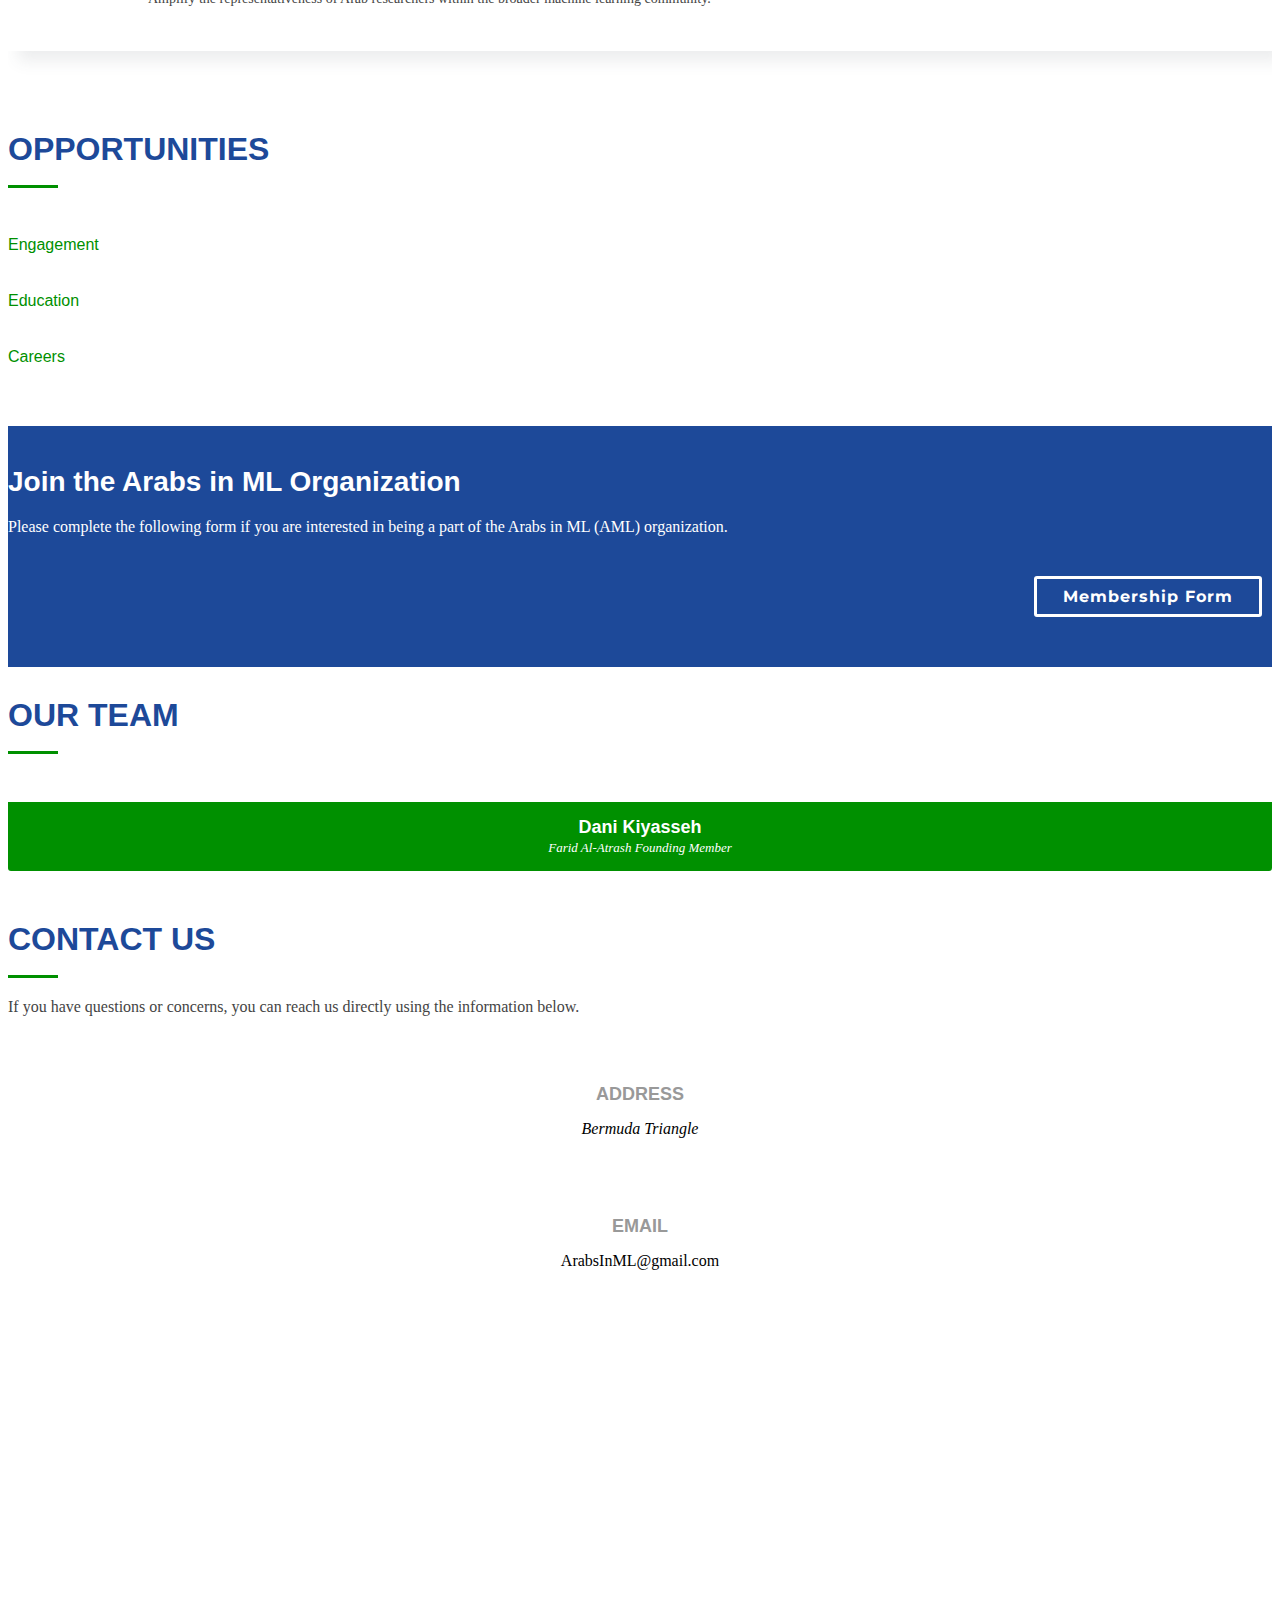
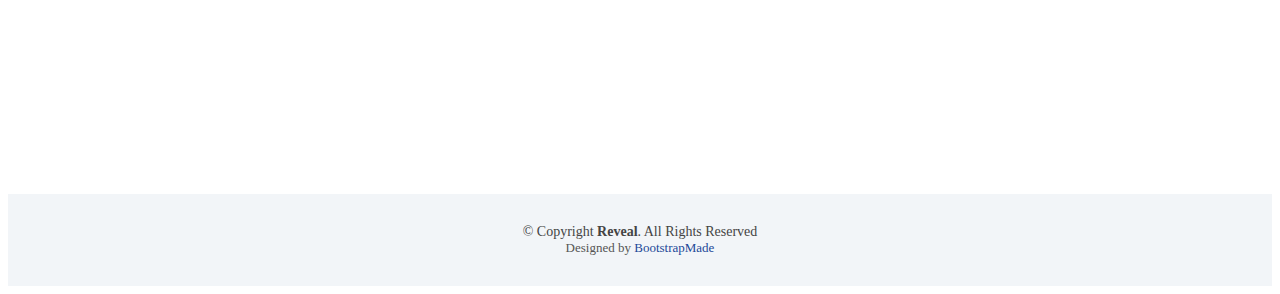
==== commit eb10f973: "Updated opportunities" ====
--- a/index.html
+++ b/index.html
@@ -199,46 +199,13 @@
             </div>
           </div>
 
-<!--           <div class="col-lg-6" data-aos="fade-up" data-aos-delay="400">
-            <div class="box">
-              <div class="icon"><i class="bi bi-binoculars"></i></div>
-              <h4 class="title"><a href="">Magni Dolores</a></h4>
-              <p class="description">Excepteur sint occaecat cupidatat non proident, sunt in culpa qui officia deserunt mollit anim id est laborum rideta zanox satirente madera</p>
-            </div>
-          </div> -->
-
         </div>
 
       </div>
     </section><!-- End Services Section -->
 
-    <!-- ======= Clients Section ======= -->
-<!--     <section id="clients">
-      <div class="container" data-aos="fade-up">
-        <div class="section-header">
-          <h2>Clients</h2>
-          <p>Sed tamen tempor magna labore dolore dolor sint tempor duis magna elit veniam aliqua esse amet veniam enim export quid quid veniam aliqua eram noster malis nulla duis fugiat culpa esse aute nulla ipsum velit export irure minim illum fore</p>
-        </div>
-
-        <div class="clients-slider swiper" data-aos="fade-up" data-aos-delay="100">
-          <div class="swiper-wrapper align-items-center">
-            <div class="swiper-slide"><img src="assets/img/clients/client-1.png" class="img-fluid" alt=""></div>
-            <div class="swiper-slide"><img src="assets/img/clients/client-2.png" class="img-fluid" alt=""></div>
-            <div class="swiper-slide"><img src="assets/img/clients/client-3.png" class="img-fluid" alt=""></div>
-            <div class="swiper-slide"><img src="assets/img/clients/client-4.png" class="img-fluid" alt=""></div>
-            <div class="swiper-slide"><img src="assets/img/clients/client-5.png" class="img-fluid" alt=""></div>
-            <div class="swiper-slide"><img src="assets/img/clients/client-6.png" class="img-fluid" alt=""></div>
-            <div class="swiper-slide"><img src="assets/img/clients/client-7.png" class="img-fluid" alt=""></div>
-            <div class="swiper-slide"><img src="assets/img/clients/client-8.png" class="img-fluid" alt=""></div>
-          </div>
-          <div class="swiper-pagination"></div>
-        </div>
-
-      </div>
-    </section><!-- End Clients Section --> -->
-
 <!-- ======= Opportunities Section ======= -->
-    <section id="team">
+    <section id="opp">
       <div class="container" data-aos="fade-up">
         <div class="section-header">
           <h2>Opportunities</h2>
@@ -249,7 +216,7 @@
             <div class="member">
               <div class="pic"><img src="assets/img/dani.jpg" alt=""></div>
               <div class="details">
-                <h4> <a href="https://arabsinml.github.io/engage.html" style="color:white;">Engagement</a> </h4>
+                <h4> <a href="https://arabsinml.github.io/engage.html">Engagement</a> </h4>
               </div>
             </div>
           </div>
@@ -258,7 +225,7 @@
             <div class="member">
               <div class="pic"><img src="assets/img/dani.jpg" alt=""></div>
               <div class="details">
-                <h4> <a href="https://arabsinml.github.io/educate.html" style="color:white;">Education </a> </h4>
+                <h4> <a href="https://arabsinml.github.io/educate.html">Education </a> </h4>
               </div>
             </div>
           </div>      
@@ -267,7 +234,7 @@
             <div class="member">
               <div class="pic"><img src="assets/img/dani.jpg" alt=""></div>
               <div class="details">
-                <h4> <a href="https://arabsinml.github.io/careers.html" style="color:white;">Careers </a> </h4>
+                <h4> <a href="https://arabsinml.github.io/careers.html">Careers </a> </h4>
               </div>
             </div>
           </div>      
@@ -382,7 +349,7 @@
             <div class="contact-address">
               <i class="bi bi-geo-alt"></i>
               <h3>Address</h3>
-              <address>A108 Adam Street, NY 535022, USA</address>
+              <address>Bermuda Triangle</address>
             </div>
           </div>
 
--- a/assets/css/style.css
+++ b/assets/css/style.css
@@ -129,7 +129,7 @@
   font-weight: 700;
 }
 #header #logo h1 a {
-  color: #0c2e8a;
+  color: #1d4999;
 }
 #header #logo h1 a span {
   color: #009000;
@@ -249,7 +249,7 @@
 * Mobile Navigation 
 */
 .mobile-nav-toggle {
-  color: #0c2e8a;
+  color: #1d4999;
   font-size: 28px;
   cursor: pointer;
   display: none;
@@ -300,7 +300,7 @@
 .navbar-mobile a, .navbar-mobile a:focus {
   padding: 10px 20px;
   font-size: 15px;
-  color: #0c2e8a;
+  color: #1d4999;
 }
 .navbar-mobile a:hover, .navbar-mobile .active, .navbar-mobile li:hover > a {
   color: #009000;
@@ -360,7 +360,7 @@
   text-align: center;
 }
 #hero .hero-content h2 {
-  color: #0c2e8a;
+  color: #1d4999;
   margin-bottom: 30px;
   font-size: 64px;
   font-weight: 700;
@@ -374,6 +374,11 @@
     font-size: 34px;
   }
 }
+@media screen and (max-width: 767px) {
+			img {
+				width: 40%;
+			}
+		}
 #hero .hero-content .btn-get-started, #hero .hero-content .btn-projects {
   font-family: "Raleway", sans-serif;
   font-size: 15px;
@@ -387,12 +392,12 @@
   color: #fff;
 }
 #hero .hero-content .btn-get-started {
-  background: #0c2e8a;
-  border: 2px solid #0c2e8a;
+  background: #1d4999;
+  border: 2px solid #1d4999;
 }
 #hero .hero-content .btn-get-started:hover {
   background: none;
-  color: #0c2e8a;
+  color: #1d4999;
 }
 #hero .hero-content .btn-projects {
   background: #009000;
@@ -440,7 +445,7 @@
 }
 .section-header h2 {
   font-size: 32px;
-  color: #0c2e8a;
+  color: #1d4999;
   text-transform: uppercase;
   font-weight: 700;
   position: relative;
@@ -530,7 +535,7 @@
   }
 }
 #about .content h2 {
-  color: #0c2e8a;
+  color: #1d4999;
   font-weight: 700;
   font-size: 36px;
   font-family: "Raleway", sans-serif;
@@ -590,7 +595,7 @@
   margin-top: 34px;
 }
 #services .box .icon i:before {
-  background: #0c2e8a;
+  background: #1d4999;
   background: linear-gradient(45deg, #009000 0%, #a3ebd5 100%);
   background-clip: border-box;
   -webkit-background-clip: text;
@@ -867,7 +872,7 @@
 /* Call To Action Section
 --------------------------------*/
 #call-to-action {
-  background: #081e5b;
+  background: #1D4999;
   background-size: cover;
   padding: 40px 0;
 }
@@ -1103,5 +1108,5 @@
   color: #555;
 }
 #footer .credits a {
-  color: #0c2e8a;
-}
+  color: #1d4999;
+}
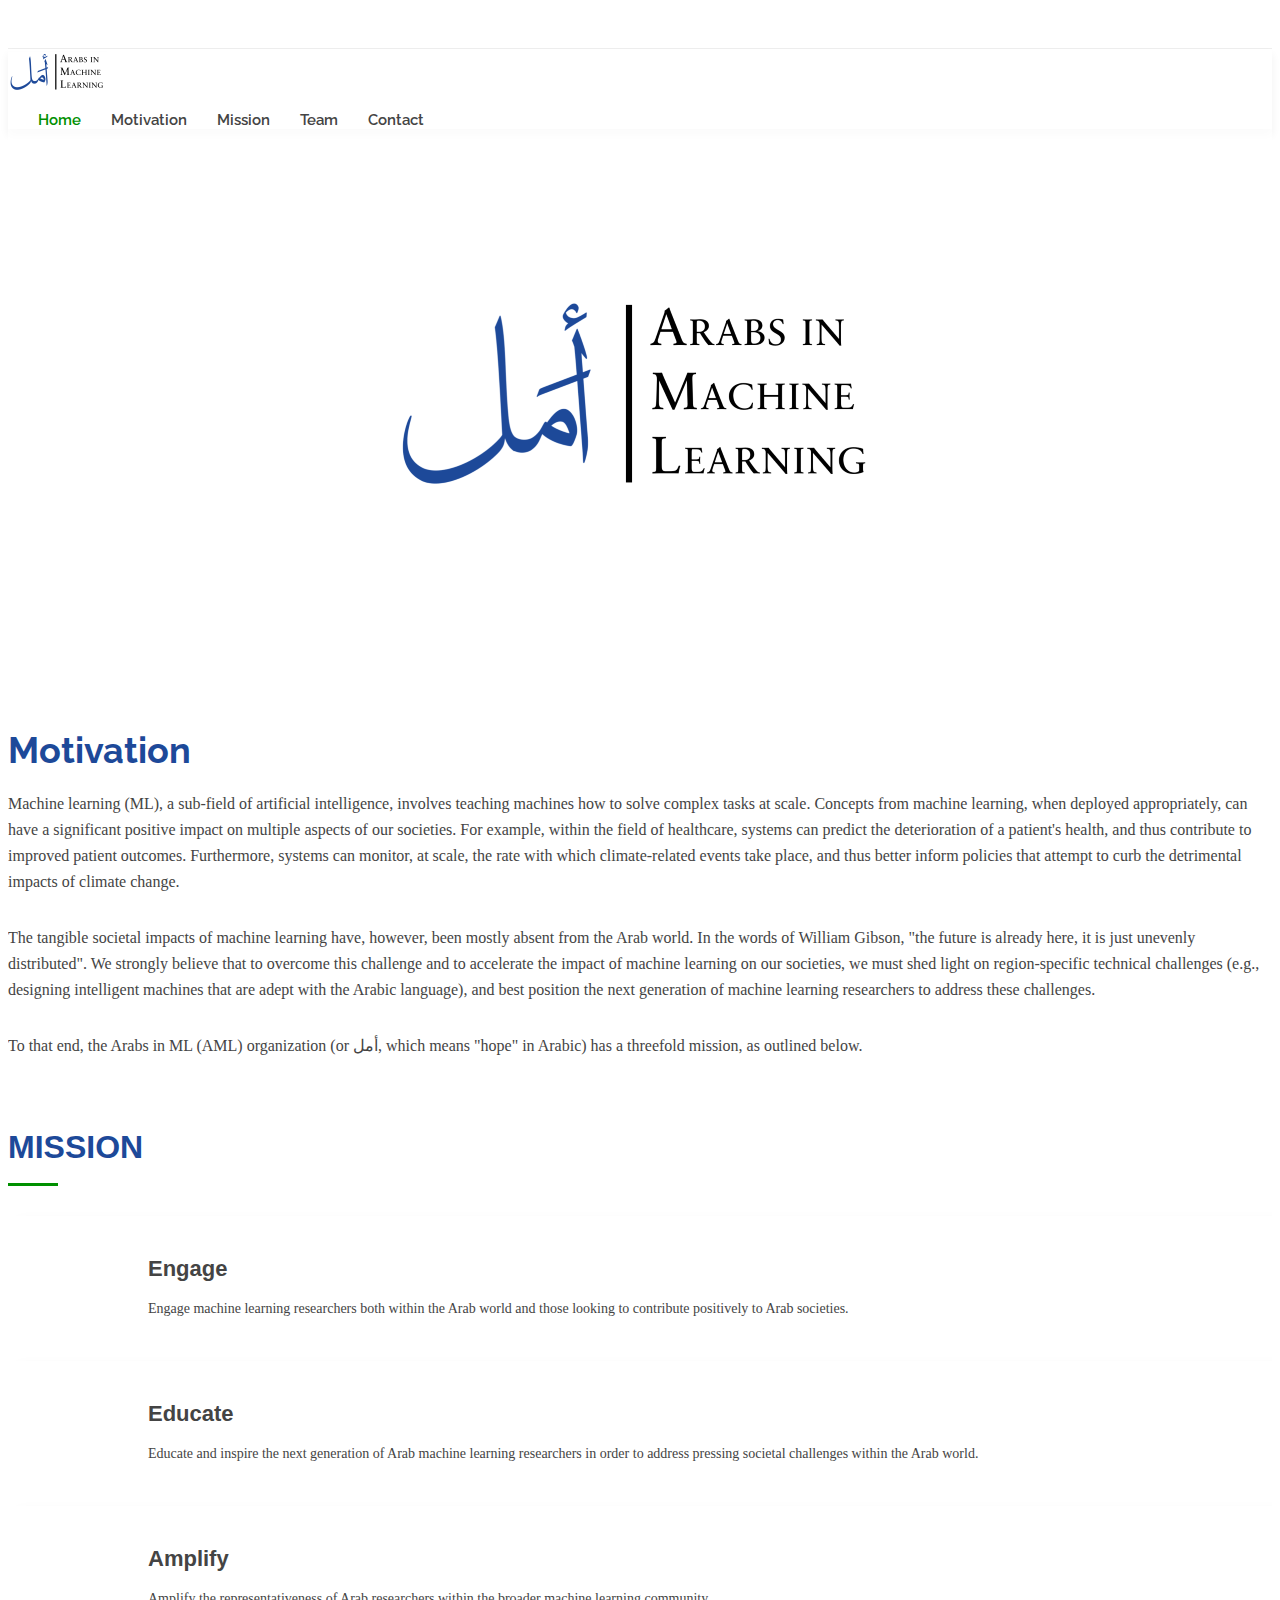
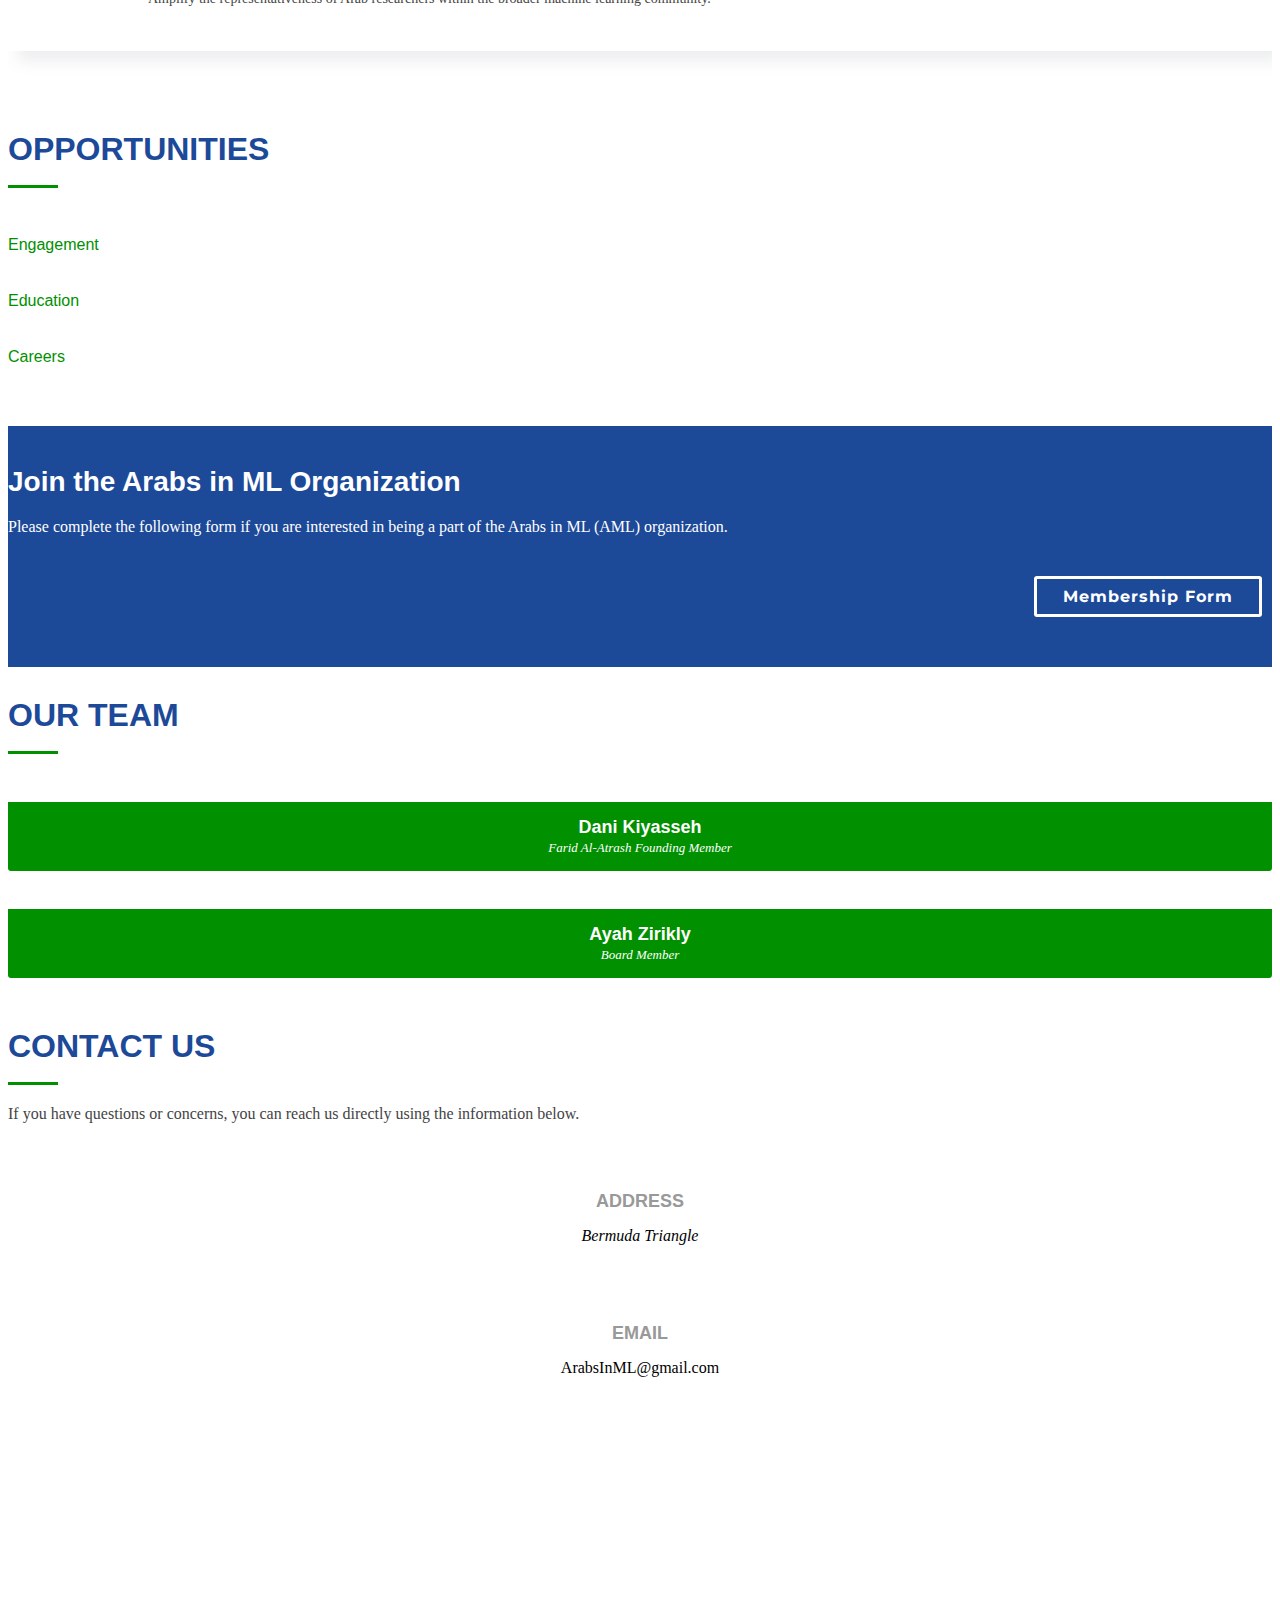
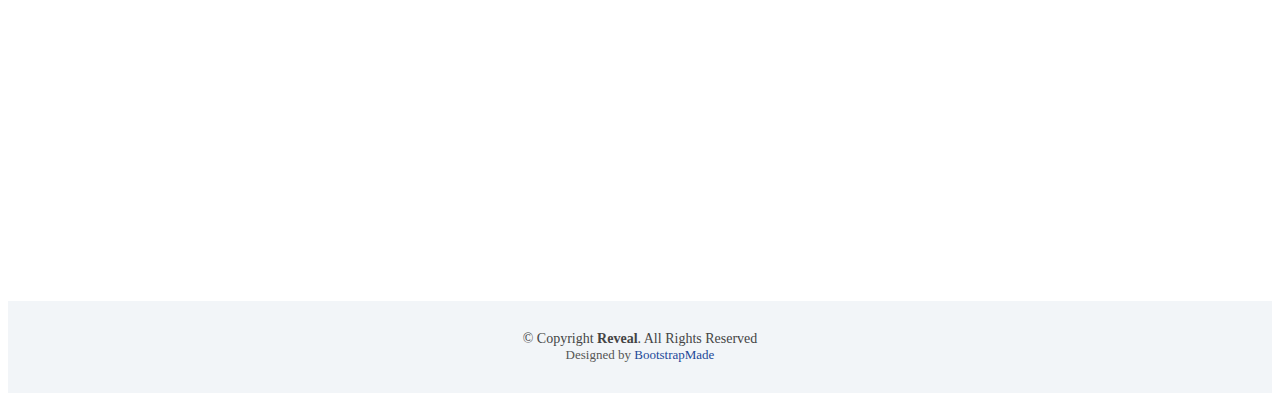
==== commit 13068f17: "Added Ayah" ====
--- a/index.html
+++ b/index.html
@@ -267,6 +267,7 @@
           <h2>Our Team</h2>
         </div>
         <div class="row">
+          
           <div class="col-lg-3 col-md-6">
             <div class="member">
               <div class="pic"><img src="assets/img/dani.jpg" alt=""></div>
@@ -282,6 +283,22 @@
               </div>
             </div>
           </div>
+          
+           <div class="col-lg-3 col-md-6">
+            <div class="member">
+              <div class="pic"><img src="assets/img/ayah.jpg" alt=""></div>
+              <div class="details">
+                <h4>Ayah Zirikly</h4>
+                <span>Board Member</span>
+<!--                 <div class="social">
+                  <a href=""><i class="bi bi-twitter"></i></a>
+                  <a href=""><i class="bi bi-facebook"></i></a>
+                  <a href=""><i class="bi bi-instagram"></i></a>
+                  <a href=""><i class="bi bi-linkedin"></i></a>
+                </div> -->
+              </div>
+            </div>
+          </div>
 
 <!--           <div class="col-lg-3 col-md-6">
             <div class="member">
